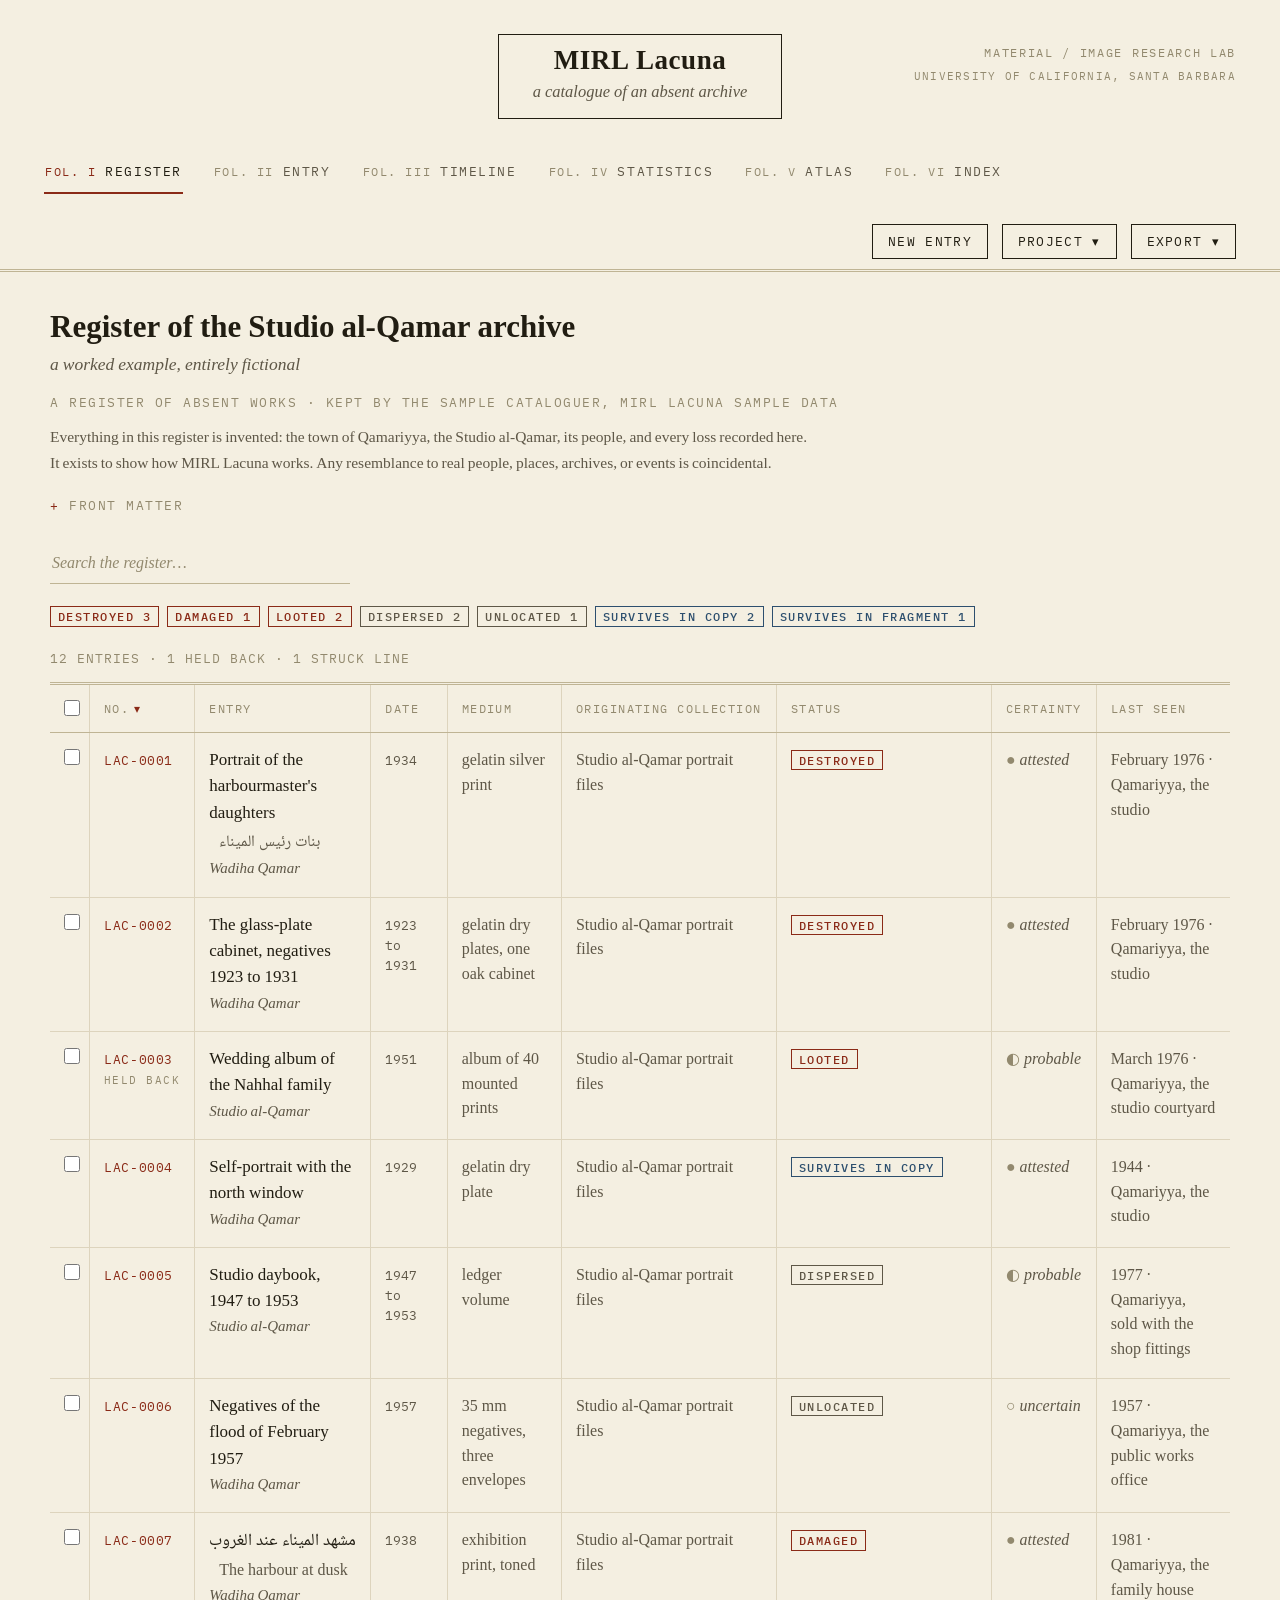
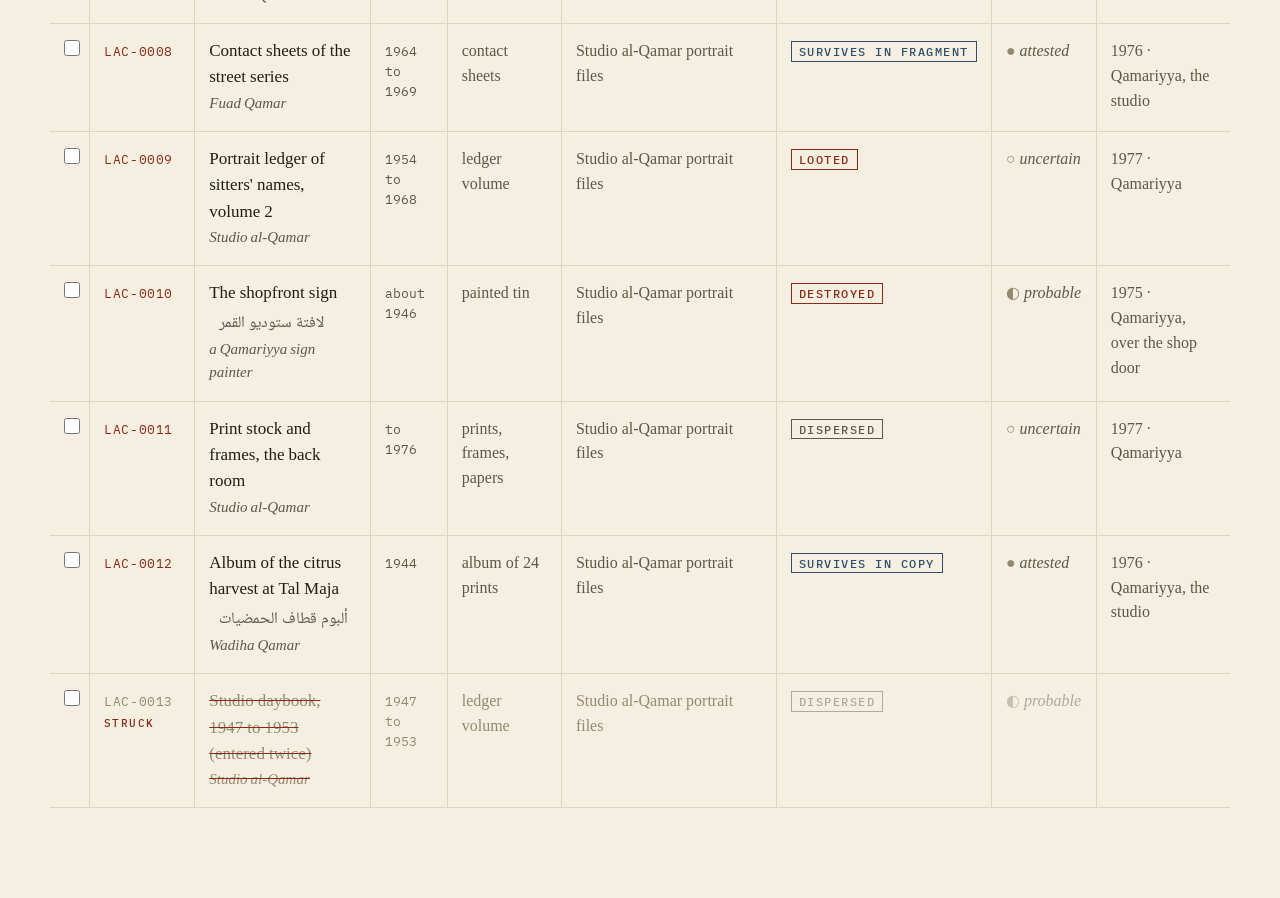
==== index.html @ e2bb2474 "The register learns to end like a book and to work in the field: an Index folio with dotted leaders " ====
<!doctype html>
<html lang="en">
<head>
<meta charset="utf-8">
<meta name="viewport" content="width=device-width, initial-scale=1">
<title>MIRL Lacuna · a catalogue of an absent archive</title>
<meta name="description" content="A local-first catalogue for archives that no longer exist: destroyed, looted, dispersed, and unlocated works, recorded with evidence, consent states, and dignity. A no-build tool from the Material / Image Research Lab, UCSB.">
<link rel="stylesheet" href="css/style.css">
</head>
<body>

<header class="app">
  <div class="plate">
    <h1>MIRL&nbsp;Lacuna</h1>
    <span class="tag">a catalogue of an absent archive</span>
  </div>
  <a class="lab" href="https://mirl.arthistory.ucsb.edu" target="_blank" rel="noopener">Material&nbsp;/&nbsp;Image Research Lab<span class="uni">University of California, Santa&nbsp;Barbara</span></a>
</header>

<nav class="folio">
  <div class="views">
    <button class="view on" data-view="register"><span class="fol">Fol. I</span>Register</button>
    <button class="view" data-view="entry"><span class="fol">Fol. II</span>Entry</button>
    <button class="view" data-view="timeline"><span class="fol">Fol. III</span>Timeline</button>
    <button class="view" data-view="statistics"><span class="fol">Fol. IV</span>Statistics</button>
    <button class="view" data-view="atlas"><span class="fol">Fol. V</span>Atlas</button>
    <button class="view" data-view="index"><span class="fol">Fol. VI</span>Index</button>
  </div>
  <div class="tools">
    <button class="btn" id="new-entry-btn" title="Open a new entry in the register">New entry</button>
    <div class="menu-wrap">
      <button class="btn" id="project-btn">Project &#9662;</button>
      <div class="menu hidden" id="project-menu">
        <button data-act="save">Save project (.json)<small>your full working file; restricted evidence stays in it</small></button>
        <button data-act="open">Open project (.json)</button>
        <button data-act="disk" id="disk-item">Keep the file on disk<small>save continuously to a .json you choose, alongside the browser autosave</small></button>
        <hr>
        <button data-act="csv">Import entries (.csv)<small>an old inventory becomes draft entries, held back until published</small></button>
        <button data-act="merge">Merge a project (.json)<small>a colleague's register, reconciled entry by entry</small></button>
        <button data-act="fixity">Check evidence files<small>verify files against their recorded sha-256 fingerprints</small></button>
        <hr>
        <button data-act="new">New register<small>start empty</small></button>
        <button data-act="sample">Open the sample register<small>a fictional studio archive, for trying things</small></button>
      </div>
    </div>
    <div class="menu-wrap">
      <button class="btn" id="export-btn">Export &#9662;</button>
      <div class="menu hidden" id="export-menu">
        <button data-act="aid">Finding aid (.html)<small>one self-contained page: register, notices, atlas</small></button>
        <button data-act="book">Print as a memorial book<small>a cover leaf, one notice per page, the register and index as appendices</small></button>
        <button data-act="csv">Register as spreadsheet (.csv)</button>
        <button data-act="json">Public data (.json)</button>
        <hr>
        <button data-act="print">Print this view</button>
      </div>
    </div>
  </div>
</nav>

<main>
  <section class="view" id="view-register"></section>
  <section class="view hidden" id="view-entry"></section>
  <section class="view hidden" id="view-timeline"></section>
  <section class="view hidden" id="view-statistics"></section>
  <section class="view hidden" id="view-atlas"></section>
  <section class="view hidden" id="view-index"></section>
</main>

<div class="toast" id="toast"></div>
<input type="file" id="file-input" class="sr">
<input type="file" id="project-input" accept="application/json,.json" class="sr">
<input type="file" id="csv-input" accept=".csv,text/csv" class="sr">
<input type="file" id="merge-input" accept="application/json,.json" class="sr">
<input type="file" id="fixity-input" multiple class="sr">

<script src="vendor/openseadragon.min.js"></script>
<script src="vendor/land.js"></script>
<script src="samples/sample-data.js"></script>
<script src="js/model.js"></script>
<script src="js/citation.js"></script>
<script src="js/register.js"></script>
<script src="js/record.js"></script>
<script src="js/timeline.js"></script>
<script src="js/stats.js"></script>
<script src="js/atlas.js"></script>
<script src="js/indexes.js"></script>
<script src="js/importers.js"></script>
<script src="js/exporters.js"></script>
<script src="js/app.js"></script>
</body>
</html>
---- css/style.css ----
/* MIRL Lacuna · a catalogue of an absent archive. No framework, no build.

   Design: an inventory ledger and a memorial register, not an application.
   The page scrolls like a bound register: ruled entry lines with column
   rules, entry numbers set in the margin, statuses as stamped marks, and
   each record page set as a memorial notice inside a mourning frame.
   Loss statuses stamp in oxide red; survival in checking-pencil blue;
   the unresolved in grey ink. Type: Spectral (the voice of the page),
   IBM Plex Mono (the apparatus), Noto Naskh Arabic (Arabic titles),
   all vendored locally in fonts/. Square corners throughout. */

@font-face { font-family: "Spectral"; src: url("../fonts/spectral-latin-400-normal.woff2") format("woff2"); font-weight: 400; font-style: normal; font-display: swap; }
@font-face { font-family: "Spectral"; src: url("../fonts/spectral-latin-400-italic.woff2") format("woff2"); font-weight: 400; font-style: italic; font-display: swap; }
@font-face { font-family: "Spectral"; src: url("../fonts/spectral-latin-500-normal.woff2") format("woff2"); font-weight: 500; font-style: normal; font-display: swap; }
@font-face { font-family: "Spectral"; src: url("../fonts/spectral-latin-600-normal.woff2") format("woff2"); font-weight: 600; font-style: normal; font-display: swap; }
@font-face { font-family: "Plex Mono"; src: url("../fonts/ibm-plex-mono-latin-400-normal.woff2") format("woff2"); font-weight: 400; font-style: normal; font-display: swap; }
@font-face { font-family: "Plex Mono"; src: url("../fonts/ibm-plex-mono-latin-500-normal.woff2") format("woff2"); font-weight: 500; font-style: normal; font-display: swap; }
@font-face { font-family: "Naskh"; src: url("../fonts/noto-naskh-arabic-arabic-400-normal.woff2") format("woff2"); font-weight: 400; font-style: normal; font-display: swap; }
@font-face { font-family: "Naskh"; src: url("../fonts/noto-naskh-arabic-arabic-600-normal.woff2") format("woff2"); font-weight: 600; font-style: normal; font-display: swap; }

:root {
  --serif: "Spectral", "Naskh", Georgia, "Times New Roman", serif;
  --mono: "Plex Mono", "SF Mono", Menlo, Consolas, monospace;
  --arabic: "Naskh", "Geeza Pro", "Al Bayan", "Spectral", serif;
  --bg: #f4efe1;          /* ledger paper */
  --surface: #fcf9ef;     /* a lighter leaf, for menus */
  --mat: #e9e3d0;         /* mount behind images and the atlas sea */
  --ink: #211d12;
  --ink-2: #5e5747;
  --ink-3: #92896e;
  --line: #ddd4bd;        /* hairline rule */
  --line-2: #bfb494;      /* stronger rule */
  --soft: #ece5d2;        /* hover wash */
  --stamp: #8a2a17;       /* oxide stamp red: loss, marks, active states */
  --blue: #2d4f6e;        /* checking-pencil blue: what survives */
  --grey: #5e5747;        /* the unresolved */
  --accent: var(--stamp);
  --radius: 0;
}

* { box-sizing: border-box; }

html { background: var(--bg); scroll-padding-top: 120px; /* room for the sticky folio line */ }
body {
  margin: 0; background: var(--bg); color: var(--ink);
  font-family: var(--serif); font-size: 17px; line-height: 1.55;
  -webkit-font-smoothing: antialiased; text-rendering: optimizeLegibility;
}

.label { font-family: var(--mono); color: var(--ink-3); font-size: 12.5px; text-transform: uppercase; letter-spacing: .14em; }

/* Arabic and other right-to-left text: naskh, with the taller leading it needs */
[dir="rtl"], .rtl { font-family: var(--arabic); line-height: 1.9; }

/* ---- the cover label: a paste-on plate, ruled beneath ---- */
header.app { position: relative; text-align: center; padding: 34px 44px 0; }
header.app .plate {
  display: inline-block; border: 1px solid var(--ink); padding: 14px 34px 12px;
  background: var(--bg);
}
header.app h1 { font-size: 27px; margin: 0; font-weight: 600; letter-spacing: .02em; line-height: 1.1; }
header.app .tag { display: block; margin-top: 2px; font-style: italic; color: var(--ink-2); font-size: 16.5px; }
header.app a.lab {
  position: absolute; right: 44px; top: 44px; text-align: right;
  font-family: var(--mono); color: var(--ink-3); text-decoration: none;
  font-size: 12px; text-transform: uppercase; letter-spacing: .14em;
}
header.app a.lab .uni {
  display: block; margin-top: 5px;
  font-size: 10.5px; letter-spacing: .12em;
}
header.app a.lab:hover { color: var(--stamp); }

/* ---- the folio line: sections of the register, not app tabs ---- */
nav.folio {
  position: sticky; top: 0; z-index: 40;
  display: flex; align-items: baseline; gap: 30px; flex-wrap: wrap;
  padding: 20px 44px 0; background: var(--bg);
  border-bottom: 3px double var(--line-2); margin-top: 22px;
}
nav.folio .views { display: flex; gap: 30px; flex-wrap: wrap; }
nav.folio button.view {
  border: 0; background: none; padding: 2px 1px 14px; cursor: pointer;
  font-family: var(--mono); font-size: 13px; text-transform: uppercase; letter-spacing: .12em;
  color: var(--ink-2);
}
nav.folio button.view .fol { color: var(--ink-3); margin-right: 9px; font-size: 12px; }
nav.folio button.view:hover:not(:disabled) { color: var(--ink); }
nav.folio button.view.on { color: var(--ink); box-shadow: inset 0 -2px 0 var(--stamp); }
nav.folio button.view.on .fol { color: var(--stamp); }
nav.folio button.view:disabled { opacity: .4; cursor: default; }
nav.folio .tools { margin-left: auto; display: flex; gap: 14px; align-items: center; padding-bottom: 10px; }

/* buttons read as stamped labels */
button.btn {
  font-family: var(--mono); font-size: 13px; text-transform: uppercase; letter-spacing: .1em;
  color: var(--ink); border: 1px solid var(--ink); padding: 8px 15px; background: transparent; cursor: pointer;
}
button.btn:hover:not(:disabled) { background: var(--ink); color: var(--bg); }
button.btn:disabled { opacity: .4; cursor: default; }
button.btn.quiet { border-color: transparent; color: var(--ink-2); padding: 8px 6px; }
button.btn.quiet:hover:not(:disabled) { background: transparent; color: var(--stamp); }
button.btn.danger { color: var(--stamp); border-color: var(--stamp); }
button.btn.danger:hover:not(:disabled) { background: var(--stamp); color: var(--bg); }

/* text-sized actions inside entries */
button.act {
  border: 0; background: none; cursor: pointer; padding: 0;
  font-family: var(--mono); font-size: 12.5px; text-transform: uppercase; letter-spacing: .1em; color: var(--ink-3);
}
button.act:hover { color: var(--stamp); }

select, input[type="text"], input[type="url"], input[type="number"], input[type="date"], textarea {
  font-family: var(--serif); font-size: 16.5px; color: var(--ink);
  background: transparent; border: 0; border-bottom: 1px solid var(--line-2);
  border-radius: 0; padding: 5px 2px; max-width: 100%;
}
select:focus, input:focus, textarea:focus { outline: none; border-bottom: 1.5px solid var(--stamp); }
input::placeholder, textarea::placeholder { color: var(--ink-3); font-style: italic; }
textarea { width: 100%; resize: vertical; line-height: 1.6; }
label.inline { display: inline-flex; align-items: center; gap: 9px; font-size: 15.5px; color: var(--ink-2); }
input[type="checkbox"] { accent-color: var(--stamp); width: 16px; height: 16px; }

.menu-wrap { position: relative; }
.menu {
  position: absolute; right: 0; top: calc(100% + 10px); z-index: 60;
  background: var(--surface); border: 1px solid var(--ink);
  min-width: 300px; padding: 8px;
  box-shadow: 5px 5px 0 rgba(33, 29, 18, .12);
}
.menu.hidden { display: none; }
.menu button {
  display: block; width: 100%; text-align: left; background: transparent; border: 0;
  color: var(--ink); padding: 11px 12px; font-family: var(--serif); font-size: 16px; cursor: pointer;
}
.menu button:hover { background: var(--soft); color: var(--stamp); }
.menu button small { display: block; font-size: 13.5px; color: var(--ink-3); font-style: italic; }
.menu button:hover small { color: var(--stamp); }
.menu hr { border: 0; border-top: 1px solid var(--line); margin: 6px 2px; }

/* ---- the page body ---- */
main { display: block; padding: 0 44px 90px; }
.sheet { max-width: 1180px; margin: 0 auto; }
.sheet.narrow { max-width: 860px; }
section.view.hidden { display: none; }

h2.head {
  font-size: 24px; font-weight: 600; margin: 44px 0 6px; letter-spacing: .005em;
}
.subhead { color: var(--ink-2); font-style: italic; font-size: 16.5px; margin: 0 0 26px; }
.hint { color: var(--ink-2); font-size: 15.5px; line-height: 1.7; }
.hint b, .hint strong { color: var(--ink); font-weight: 600; }
.hint code { font-family: var(--mono); font-size: 13.5px; background: var(--soft); padding: 1px 5px; color: var(--ink); }

/* ---- stamped status marks ---- */
.mark {
  display: inline-block; font-family: var(--mono); font-size: 12.5px; font-weight: 500;
  text-transform: uppercase; letter-spacing: .13em; line-height: 1;
  padding: 5px 9px 4px; border: 1.2px solid currentColor; white-space: nowrap;
}
.st-destroyed, .st-looted, .st-damaged { color: var(--stamp); }
.st-dispersed, .st-unlocated { color: var(--grey); }
.st-copy, .st-fragment { color: var(--blue); }

/* interactive stamps (filters, the status chooser) */
button.mark { background: transparent; cursor: pointer; }
button.mark:hover { background: var(--soft); }
button.mark.on.st-destroyed, button.mark.on.st-looted, button.mark.on.st-damaged { background: var(--stamp); color: var(--bg); border-color: var(--stamp); }
button.mark.on.st-dispersed, button.mark.on.st-unlocated { background: var(--grey); color: var(--bg); border-color: var(--grey); }
button.mark.on.st-copy, button.mark.on.st-fragment { background: var(--blue); color: var(--bg); border-color: var(--blue); }

/* certainty: a filled, half, or open point */
.cert { font-style: italic; color: var(--ink-2); white-space: nowrap; }
.cert .pt { font-style: normal; font-family: var(--mono); color: var(--ink-3); margin-right: 4px; }

/* ---- front matter (the project block) ---- */
.frontmatter { margin: 40px 0 8px; }
.frontmatter .fm-title { font-size: 31px; font-weight: 600; line-height: 1.2; margin: 0; }
.frontmatter .fm-sub { font-style: italic; color: var(--ink-2); font-size: 17.5px; margin: 4px 0 0; }
.frontmatter .fm-line { font-family: var(--mono); font-size: 12.5px; letter-spacing: .12em; text-transform: uppercase; color: var(--ink-3); margin-top: 12px; }
.frontmatter details { margin-top: 14px; }
.frontmatter summary {
  cursor: pointer; list-style: none; display: inline-block;
  font-family: var(--mono); font-size: 12.5px; text-transform: uppercase; letter-spacing: .12em; color: var(--ink-3);
}
.frontmatter summary::-webkit-details-marker { display: none; }
.frontmatter summary::before { content: "+ "; color: var(--stamp); }
.frontmatter details[open] summary::before { content: "− "; }
.frontmatter summary:hover { color: var(--stamp); }
.frontmatter .fm-form { padding: 18px 0 6px; border-bottom: 1px solid var(--line); max-width: 760px; }

/* ---- the register ---- */
.filterline {
  display: flex; align-items: baseline; gap: 22px; flex-wrap: wrap;
  margin: 26px 0 0; padding-bottom: 16px;
}
.filterline input[type="text"] { width: 300px; font-size: 16px; }
.filterline .marks { display: flex; gap: 8px; flex-wrap: wrap; }
.filterline button.mark { font-size: 11.5px; padding: 4px 7px 3px; }
.countline { font-family: var(--mono); font-size: 12.5px; letter-spacing: .08em; color: var(--ink-3); text-transform: uppercase; margin: 6px 0 14px; }

table.register { width: 100%; border-collapse: collapse; border-top: 3px double var(--line-2); }
table.register th {
  font-family: var(--mono); font-size: 12px; font-weight: 400; letter-spacing: .12em; text-transform: uppercase;
  color: var(--ink-3); text-align: left; padding: 12px 14px 10px; border-bottom: 1px solid var(--line-2);
  white-space: nowrap; cursor: pointer; user-select: none;
}
table.register th:hover { color: var(--ink); }
table.register th .dir { color: var(--stamp); margin-left: 5px; }
table.register td {
  padding: 13px 14px 14px; border-bottom: 1px solid var(--line); vertical-align: baseline;
  font-size: 16px; color: var(--ink-2);
}
table.register th + th, table.register td + td { border-left: 1px solid var(--line); }
table.register tr.entry { cursor: pointer; }
table.register tr.entry:hover td { background: var(--soft); }
table.register td.no { font-family: var(--mono); font-size: 12.5px; color: var(--stamp); white-space: nowrap; letter-spacing: .05em; }
table.register td.title { color: var(--ink); font-size: 17px; }
table.register td.title .t { font-weight: 500; }
table.register td.title .t2 { color: var(--ink-2); font-size: 16px; display: inline-block; margin-left: 10px; }
table.register td.title .by { display: block; font-style: italic; color: var(--ink-2); font-size: 15px; margin-top: 1px; }

/* a struck entry: cancelled in the ledger's manner, never erased */
table.register tr.entry.struck td, table.register tr.entry.struck td.title { color: var(--ink-3); }
table.register tr.entry.struck td.title .t,
table.register tr.entry.struck td.title .t2,
table.register tr.entry.struck td.title .by {
  color: var(--ink-3);
  text-decoration: line-through;
  text-decoration-color: var(--stamp);
  text-decoration-thickness: 1px;
}
table.register tr.entry.struck .mark, table.register tr.entry.struck .cert { opacity: .45; }
.struck-flag {
  display: block; margin-top: 3px;
  font-family: var(--mono); font-size: 10.5px; font-weight: 500;
  text-transform: uppercase; letter-spacing: .14em; color: var(--stamp);
}
.held-flag {
  display: block; margin-top: 3px;
  font-family: var(--mono); font-size: 10.5px;
  text-transform: uppercase; letter-spacing: .14em; color: var(--ink-3);
}
table.register td.mono { font-family: var(--mono); font-size: 13px; color: var(--ink-2); }
table.register td .mark { font-size: 11.5px; padding: 4px 7px 3px; }
.register-empty { border-bottom: 1px solid var(--line); padding: 56px 20px; text-align: center; color: var(--ink-2); font-style: italic; }
.register-empty .actions { margin-top: 18px; display: flex; gap: 12px; justify-content: center; }

/* ---- the record page: a memorial notice in a mourning frame ---- */
.tombstone-wrap { margin: 44px auto 0; max-width: 800px; }
.tombstone {
  border: 1.5px solid var(--ink); padding: 5px; background: var(--bg);
}
.tombstone .inner { border: 1px solid var(--line-2); padding: 44px 56px 40px; }
.tombstone .ts-top { display: flex; align-items: flex-start; justify-content: space-between; gap: 18px; margin-bottom: 26px; }
.tombstone .ts-no { font-family: var(--mono); font-size: 12.5px; letter-spacing: .14em; color: var(--ink-3); text-transform: uppercase; padding-top: 6px; }
.tombstone .ts-stamp { display: flex; flex-direction: column; align-items: flex-end; gap: 9px; }
.tombstone .ts-stamp .mark { transform: rotate(-1.4deg); font-size: 13.5px; padding: 7px 12px 6px; }
.tombstone .ts-stamp .mark.st-struck { transform: rotate(1.1deg); }
.st-struck { color: var(--ink-3); }
.tombstone h2.ts-title { font-size: 30px; font-weight: 600; text-align: center; margin: 0 0 2px; line-height: 1.25; }
.tombstone .ts-title-alt { text-align: center; font-size: 24px; color: var(--ink); margin: 6px 0 0; }
.tombstone .ts-vital { text-align: center; font-style: italic; color: var(--ink-2); font-size: 17px; margin: 14px 0 0; }
.tombstone .ts-rule { border: 0; border-top: 1px solid var(--line-2); width: 88px; margin: 26px auto; }
.tombstone .ts-fields { max-width: 560px; margin: 0 auto; }
.tombstone .ts-row { display: flex; gap: 18px; padding: 7px 0; }
.tombstone .ts-row dt { flex: 0 0 168px; font-family: var(--mono); font-size: 12px; letter-spacing: .12em; text-transform: uppercase; color: var(--ink-3); padding-top: 4px; }
.tombstone .ts-row dd { margin: 0; flex: 1; font-size: 16.5px; color: var(--ink); }
.tombstone .ts-row dd .cert { font-size: 15.5px; }
.tombstone .ts-note { max-width: 600px; margin: 26px auto 0; font-size: 17.5px; line-height: 1.75; }
.tombstone .ts-note p { margin: 0 0 14px; }
.tombstone .ts-tags { text-align: center; margin-top: 22px; font-family: var(--mono); font-size: 12px; letter-spacing: .1em; text-transform: uppercase; color: var(--ink-3); }
.tombstone .ts-sect { margin-top: 34px; }
.tombstone .ts-sect h3 {
  font-family: var(--mono); font-size: 12.5px; font-weight: 500; letter-spacing: .14em; text-transform: uppercase;
  color: var(--ink); margin: 0 0 4px; padding-bottom: 8px; border-bottom: 3px double var(--line-2);
}
.tombstone .ts-sect .none { font-style: italic; color: var(--ink-3); font-size: 15.5px; padding: 10px 0 0; }

/* evidence and copies, ruled like sub-ledgers */
.ev-table { width: 100%; border-collapse: collapse; }
.ev-table td { padding: 11px 12px 12px 0; border-bottom: 1px solid var(--line); font-size: 15.5px; color: var(--ink-2); vertical-align: top; }
.ev-table td.n { width: 30px; font-family: var(--mono); font-size: 12.5px; color: var(--stamp); padding-top: 14px; }
.ev-table td.kind { width: 120px; font-family: var(--mono); font-size: 12px; letter-spacing: .1em; text-transform: uppercase; color: var(--ink-3); padding-top: 14px; }
.ev-table .ev-label { color: var(--ink); font-size: 16px; }
.ev-table .ev-meta { font-family: var(--mono); font-size: 12px; color: var(--ink-3); margin-top: 4px; word-break: break-all; }
.ev-table .ev-meta a { color: var(--ink-3); }
.ev-table .ev-meta a:hover { color: var(--stamp); }
.ev-table .ev-note { font-style: italic; font-size: 15px; margin-top: 3px; }
.ev-table img.ev-thumb { display: block; max-width: 132px; max-height: 96px; border: 1px solid var(--line-2); background: var(--mat); padding: 3px; margin-top: 8px; }
.consent { font-family: var(--mono); font-size: 11.5px; letter-spacing: .1em; text-transform: uppercase; white-space: nowrap; }
.consent.public { color: var(--blue); }
.consent.restricted, .consent.embargoed { color: var(--stamp); }

/* relation cross-references read as catalogue see-also lines */
a.rel-link { color: var(--ink); text-decoration: none; font-size: 16px; }
a.rel-link:hover { color: var(--stamp); }

/* the IIIF look at a surviving copy */
.copy-viewer { position: relative; height: 440px; margin: 14px 0 6px; border: 1px solid var(--line-2); background: var(--mat); }
.copy-viewer .osd { position: absolute !important; inset: 0 !important; }
.copy-viewer .closer { position: absolute; top: 10px; right: 10px; z-index: 5; background: var(--bg); }

/* the footnote citation */
.cite-block { margin-top: 34px; }
.cite-out {
  border-top: 1px solid var(--line-2); border-bottom: 1px solid var(--line-2);
  padding: 16px 2px; font-size: 16.5px; line-height: 1.7; color: var(--ink);
  white-space: pre-wrap; word-break: break-word;
  padding-left: 1.4em; text-indent: -1.4em;
}
.cite-row { display: flex; gap: 18px; align-items: baseline; margin-bottom: 10px; }

/* ---- the cataloguer's desk (the editing form) ---- */
.desk { max-width: 800px; margin: 40px auto 0; }
.desk-head { display: flex; align-items: baseline; gap: 16px; border-bottom: 3px double var(--line-2); padding-bottom: 10px; }
.desk-head h3 { font-size: 20px; font-weight: 600; margin: 0; }
.desk-head .hint { font-style: italic; }
.desk-sect { padding: 24px 0 10px; border-bottom: 1px solid var(--line); }
.desk-sect:last-child { border-bottom: 0; }
.desk-sect > h4 {
  margin: 0 0 16px; font-family: var(--mono); font-size: 12.5px; font-weight: 500;
  letter-spacing: .14em; text-transform: uppercase; color: var(--ink);
}
.desk-sect > h4 small { color: var(--ink-3); text-transform: none; letter-spacing: .04em; font-weight: 400; margin-left: 10px; font-size: 12px; }
.field { margin-bottom: 16px; }
.field > label { display: block; font-family: var(--mono); font-size: 12.5px; color: var(--ink-3); margin-bottom: 3px; text-transform: uppercase; letter-spacing: .12em; }
.field input, .field select, .field textarea { width: 100%; }
.field .note { font-size: 14.5px; color: var(--ink-3); font-style: italic; margin-top: 5px; line-height: 1.5; }
.row2 { display: grid; grid-template-columns: 1fr 1fr; gap: 18px; }
.row3 { display: grid; grid-template-columns: 1fr 1fr 1fr; gap: 18px; }
.marks-pick { display: flex; gap: 9px; flex-wrap: wrap; }

/* repeating items (titles, evidence, copies) ruled apart, never boxed */
.item { padding: 16px 0; border-bottom: 1px solid var(--line); }
.item:first-child { border-top: 1px solid var(--line); }
.item .item-head { display: flex; align-items: baseline; gap: 12px; margin-bottom: 10px; }
.item .item-head .n { font-family: var(--mono); font-size: 12.5px; color: var(--stamp); }
.item .item-head .sp { flex: 1; }
.add-line { padding: 14px 0 6px; }

/* ---- statistics: the reckoning ---- */
.stats-grid { display: grid; grid-template-columns: repeat(auto-fit, minmax(190px, 1fr)); gap: 0; border-top: 3px double var(--line-2); border-bottom: 1px solid var(--line); margin-top: 30px; }
.stat-cell { padding: 22px 18px 24px; border-left: 1px solid var(--line); }
.stat-cell:first-child { border-left: 0; }
.stat-cell .big { font-family: var(--mono); font-size: 38px; font-weight: 500; line-height: 1; }
.stat-cell .what { font-family: var(--mono); font-size: 12px; letter-spacing: .12em; text-transform: uppercase; color: var(--ink-3); margin-top: 9px; }
table.tally { width: 100%; border-collapse: collapse; margin-top: 8px; }
table.tally td { padding: 13px 14px 13px 0; border-bottom: 1px solid var(--line); vertical-align: middle; }
table.tally td.k { width: 220px; }
table.tally td.n { width: 70px; font-family: var(--mono); font-size: 17px; font-weight: 500; text-align: right; color: var(--ink); }
table.tally td.bar svg { display: block; }
.stats-note { font-style: italic; color: var(--ink-2); margin-top: 18px; font-size: 15.5px; }

/* ---- the atlas ---- */
.atlas-plate { border: 1.5px solid var(--ink); padding: 5px; margin-top: 30px; background: var(--bg); }
.atlas-plate .inner { border: 1px solid var(--line-2); background: var(--bg); position: relative; }
.atlas-plate svg { display: block; width: 100%; height: auto; }
.atlas-plate .coast { fill: var(--soft); stroke: var(--ink-2); stroke-width: .45; }
.atlas-plate .grat { stroke: var(--line); stroke-width: .5; fill: none; }
.atlas-plate .frame { stroke: var(--line-2); stroke-width: 1; fill: none; }
.atlas-plate .site { cursor: pointer; }
.atlas-plate .pt { fill: none; stroke: var(--stamp); stroke-width: 1.4; }
.atlas-plate .pt-core { fill: var(--stamp); }
.atlas-plate .ptlab { font-family: var(--mono); font-size: 10.5px; letter-spacing: .04em; fill: var(--stamp); }
.atlas-plate .site:hover .pt { stroke-width: 2.2; }
.atlas-caption { text-align: center; font-family: var(--mono); font-size: 12px; letter-spacing: .12em; text-transform: uppercase; color: var(--ink-3); padding: 12px 10px 10px; border-top: 1px solid var(--line-2); margin-top: 5px; }
table.gazetteer { width: 100%; border-collapse: collapse; margin-top: 26px; border-top: 3px double var(--line-2); }
table.gazetteer th { font-family: var(--mono); font-size: 12px; font-weight: 400; letter-spacing: .12em; text-transform: uppercase; color: var(--ink-3); text-align: left; padding: 11px 14px 9px; border-bottom: 1px solid var(--line-2); }
table.gazetteer td { padding: 11px 14px; border-bottom: 1px solid var(--line); font-size: 16px; color: var(--ink-2); }
table.gazetteer th + th, table.gazetteer td + td { border-left: 1px solid var(--line); }
table.gazetteer td.no { font-family: var(--mono); font-size: 12.5px; color: var(--stamp); }
table.gazetteer td.coords { font-family: var(--mono); font-size: 13px; }
table.gazetteer tr.row { cursor: pointer; }
table.gazetteer tr.row:hover td { background: var(--soft); }

/* ---- the timeline: a chronicle of disappearance ---- */
.tl-yearhead { display: flex; align-items: baseline; gap: 18px; margin: 42px 0 4px; }
.tl-yearhead .y { font-family: var(--mono); font-size: 25px; font-weight: 500; letter-spacing: .03em; }
.tl-yearhead .rule { flex: 1; border-top: 3px double var(--line-2); transform: translateY(-6px); }
.tl-item { display: flex; gap: 18px; align-items: baseline; padding: 13px 2px 14px; border-bottom: 1px solid var(--line); cursor: pointer; }
.tl-item:hover { background: var(--soft); }
.tl-item .when { font-family: var(--mono); font-size: 11.5px; color: var(--ink-3); width: 148px; flex: none; text-transform: uppercase; letter-spacing: .08em; padding-top: 3px; }
.tl-item .no { font-family: var(--mono); font-size: 12.5px; color: var(--stamp); width: 86px; flex: none; letter-spacing: .05em; }
.tl-item .what { flex: 1; font-size: 16.5px; color: var(--ink); min-width: 0; }
.tl-item .what .by { font-style: italic; color: var(--ink-2); font-size: 15px; margin-left: 10px; }
.tl-item .mark { font-size: 11px; padding: 3px 6px 2px; }
.tl-event {
  margin: 18px 0; padding: 16px 22px 15px;
  background: var(--surface); border: 1px solid var(--ink);
  box-shadow: 4px 4px 0 rgba(33, 29, 18, .08);
}
.tl-event .ev-tag { font-family: var(--mono); font-size: 11px; font-weight: 500; text-transform: uppercase; letter-spacing: .14em; color: var(--stamp); }
.tl-event .ev-name { font-size: 19.5px; font-weight: 600; margin: 4px 0 2px; }
.tl-event .ev-place { font-style: italic; color: var(--ink-2); font-size: 15.5px; }
.tl-event .ev-note { color: var(--ink-2); font-size: 15.5px; line-height: 1.6; margin-top: 6px; }
.tl-event .ev-count { font-family: var(--mono); font-size: 11.5px; text-transform: uppercase; letter-spacing: .1em; color: var(--ink-3); margin-top: 9px; }

/* ---- the index: the back of the book, with dotted leaders ---- */
.ix-sect { margin-top: 34px; }
.ix-sect h3 {
  font-family: var(--mono); font-size: 12.5px; font-weight: 500; letter-spacing: .14em; text-transform: uppercase;
  color: var(--ink); margin: 0 0 10px; padding-bottom: 8px; border-bottom: 3px double var(--line-2);
}
.ix-line { display: flex; gap: 10px; align-items: baseline; padding: 6px 0; }
.ix-term { font-size: 16.5px; color: var(--ink); }
.ix-line .dots { flex: 1; border-bottom: 1px dotted var(--line-2); transform: translateY(-4px); min-width: 30px; }
.ix-refs { font-family: var(--mono); font-size: 13px; color: var(--ink-2); text-align: right; }
.ix-ref { color: var(--stamp); cursor: pointer; }
.ix-ref:hover { text-decoration: underline; }
.ix-none { font-style: italic; color: var(--ink-3); font-size: 15.5px; padding: 6px 0; }

/* ---- batch work on the register ---- */
table.register th.sel, table.register td.sel { width: 36px; border-left: 0; text-align: center; padding-left: 10px; padding-right: 6px; }
.batchline {
  display: flex; align-items: baseline; gap: 18px; flex-wrap: wrap;
  border: 1px solid var(--ink); background: var(--surface);
  padding: 12px 16px; margin: 0 0 14px;
  box-shadow: 4px 4px 0 rgba(33, 29, 18, .08);
}
.batchline .nsel { font-family: var(--mono); font-size: 12.5px; letter-spacing: .1em; text-transform: uppercase; color: var(--stamp); white-space: nowrap; }
.batchline select, .batchline input[type="text"] { font-size: 15px; }
.batchline .grp { display: flex; gap: 10px; align-items: baseline; }

/* ---- a paper dialog, for merge conflicts and fixity reports ---- */
.sheet-overlay {
  position: fixed; inset: 0; z-index: 300;
  background: rgba(33, 29, 18, .26);
  display: flex; align-items: flex-start; justify-content: center;
  padding: 56px 20px; overflow: auto;
}
.paper-dialog {
  background: var(--surface); border: 1px solid var(--ink);
  box-shadow: 6px 6px 0 rgba(33, 29, 18, .18);
  max-width: 780px; width: 100%; padding: 24px 30px 22px;
}
.paper-dialog h3 {
  margin: 0 0 6px; font-family: var(--mono); font-size: 13px; font-weight: 500;
  text-transform: uppercase; letter-spacing: .14em; color: var(--ink);
  padding-bottom: 10px; border-bottom: 3px double var(--line-2);
}
.paper-dialog .dlg-body { max-height: 56vh; overflow-y: auto; }
.paper-dialog .dlg-actions { display: flex; gap: 12px; justify-content: flex-end; margin-top: 20px; }
.conflict { border-bottom: 1px solid var(--line); padding: 15px 0 13px; }
.conflict .cid { font-family: var(--mono); font-size: 12.5px; color: var(--stamp); letter-spacing: .05em; margin-bottom: 8px; }
.conflict .sides { display: grid; grid-template-columns: 1fr 1fr; gap: 18px; }
.conflict .side label { display: flex; gap: 10px; align-items: baseline; cursor: pointer; font-size: 15.5px; color: var(--ink); }
.conflict .side .who { font-family: var(--mono); font-size: 11px; text-transform: uppercase; letter-spacing: .12em; color: var(--ink-3); }
.conflict .side .sum { font-size: 14.5px; color: var(--ink-2); margin-top: 3px; line-height: 1.5; }
.report-table { width: 100%; border-collapse: collapse; }
.report-table td { padding: 9px 10px 9px 0; border-bottom: 1px solid var(--line); font-size: 15px; color: var(--ink-2); }
.report-table td.f { font-family: var(--mono); font-size: 12.5px; word-break: break-all; }
.report-table .ok { color: var(--blue); }
.report-table .bad { color: var(--stamp); font-weight: 600; }

/* ---- toast ---- */
.toast {
  position: fixed; bottom: 26px; left: 50%; transform: translateX(-50%);
  background: var(--surface); color: var(--ink); border: 1px solid var(--ink);
  padding: 12px 20px; font-family: var(--mono); font-size: 13px; text-transform: uppercase; letter-spacing: .08em;
  z-index: 200; box-shadow: 4px 4px 0 rgba(33, 29, 18, .15);
  opacity: 0; transition: opacity .2s, transform .2s; pointer-events: none; max-width: 80vw;
}
.toast.show { opacity: 1; transform: translateX(-50%) translateY(-4px); }

.sr { position: absolute; left: -9999px; }

::-webkit-scrollbar { width: 11px; height: 11px; }
::-webkit-scrollbar-thumb { background: var(--line-2); border: 3px solid var(--bg); }
::-webkit-scrollbar-thumb:hover { background: var(--ink-3); }

@media (max-width: 860px) {
  main { padding: 0 20px 70px; }
  header.app { padding: 26px 20px 0; }
  header.app a.lab { display: none; }
  nav.folio { position: static; padding: 16px 20px 0; gap: 18px; }
  .tombstone .inner { padding: 28px 22px 26px; }
  .row2, .row3 { grid-template-columns: 1fr; }
  .tombstone .ts-row { flex-direction: column; gap: 2px; }
}

/* ---- print: the register and the notice, nothing else ---- */
@media print {
  nav.folio, .filterline, .batchline, .desk, .toast, button, .menu, .frontmatter details { display: none !important; }
  body { background: #fff; font-size: 12pt; }
  main { padding: 0; }
  .tombstone-wrap, .sheet { max-width: none; margin: 0; }
  section.view.hidden { display: none !important; }
  table.register td, table.register th { padding: 7px 9px; }
  table.register th.sel, table.register td.sel { display: none; }
  a { color: inherit; text-decoration: none; }
}

/* ---- the memorial book: composed for paper, one notice per leaf ---- */
#book { display: none; }
@media print {
  body.book-mode > *:not(#book) { display: none !important; }
  body.book-mode #book { display: block; }
  #book .book-page { break-after: page; }
  #book .book-page:last-child { break-after: auto; }
  #book .tombstone { break-inside: avoid-page; }
  #book .book-cover {
    border: 1.5px solid var(--ink); padding: 6px; margin-top: 30px;
  }
  #book .book-cover .inner {
    border: 1px solid var(--line-2); text-align: center; padding: 90px 60px 70px;
  }
  #book .book-cover .kind { font-family: var(--mono); font-size: 12px; letter-spacing: .2em; text-transform: uppercase; color: var(--ink-3); }
  #book .book-cover h1 { font-size: 38px; font-weight: 600; line-height: 1.2; margin: 22px 0 4px; }
  #book .book-cover .sub { font-style: italic; color: var(--ink-2); font-size: 19px; }
  #book .book-cover hr { border: 0; border-top: 1px solid var(--line-2); width: 110px; margin: 34px auto; }
  #book .book-cover .kept { font-size: 16.5px; color: var(--ink-2); }
  #book .book-cover .scope { max-width: 470px; margin: 26px auto 0; font-size: 15.5px; line-height: 1.7; color: var(--ink-2); }
  #book .book-cover .foot { margin-top: 60px; font-family: var(--mono); font-size: 11.5px; letter-spacing: .14em; text-transform: uppercase; color: var(--ink-3); }
  #book .book-cover .foot div { margin-top: 6px; }
  #book h2.appendix {
    font-family: var(--mono); font-size: 13px; font-weight: 500; letter-spacing: .18em; text-transform: uppercase;
    text-align: center; margin: 10px 0 24px; color: var(--ink);
  }
  #book .tombstone-wrap { margin-top: 10px; }
}
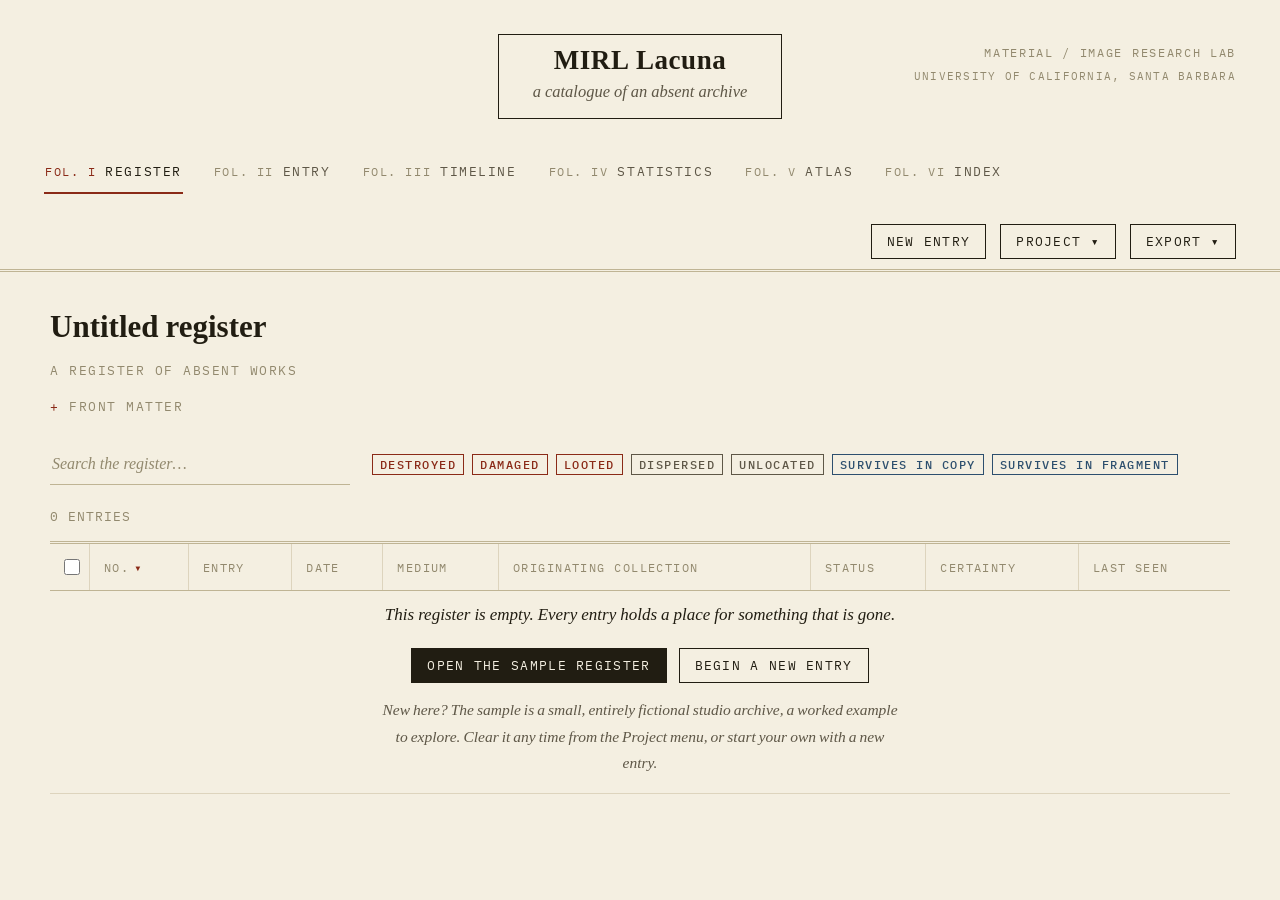
==== commit 6a8b3c63: "Add a GeoJSON export of publishable located places" ====
--- a/index.html
+++ b/index.html
@@ -8,6 +8,8 @@
 <link rel="stylesheet" href="css/style.css">
 </head>
 <body>
+
+<a class="skip-link" href="#main">Skip to the register</a>
 
 <header class="app">
   <div class="plate">
@@ -34,6 +36,9 @@
         <button data-act="save">Save project (.json)<small>your full working file; restricted evidence stays in it</small></button>
         <button data-act="open">Open project (.json)</button>
         <button data-act="disk" id="disk-item">Keep the file on disk<small>save continuously to a .json you choose, alongside the browser autosave</small></button>
+        <button data-act="lock" id="lock-item">Lock this register<small>a passphrase encrypts the file at rest; exports stay plain</small></button>
+        <hr>
+        <button data-act="sources">Sources and narrators<small>the people the register rests on; aliases publish, identities never do</small></button>
         <hr>
         <button data-act="csv">Import entries (.csv)<small>an old inventory becomes draft entries, held back until published</small></button>
         <button data-act="merge">Merge a project (.json)<small>a colleague's register, reconciled entry by entry</small></button>
@@ -48,8 +53,10 @@
       <div class="menu hidden" id="export-menu">
         <button data-act="aid">Finding aid (.html)<small>one self-contained page: register, notices, atlas</small></button>
         <button data-act="book">Print as a memorial book<small>a cover leaf, one notice per page, the register and index as appendices</small></button>
+        <button data-act="notice">Notice for circulation (print)<small>the open entry as a one-page appeal: last seen, whom to tell</small></button>
         <button data-act="csv">Register as spreadsheet (.csv)</button>
         <button data-act="json">Public data (.json)</button>
+        <button data-act="geojson">Places as GeoJSON (.geojson)<small>publishable located places, for QGIS or a web map</small></button>
         <hr>
         <button data-act="print">Print this view</button>
       </div>
@@ -57,7 +64,7 @@
   </div>
 </nav>
 
-<main>
+<main id="main" tabindex="-1">
   <section class="view" id="view-register"></section>
   <section class="view hidden" id="view-entry"></section>
   <section class="view hidden" id="view-timeline"></section>
@@ -75,8 +82,10 @@
 
 <script src="vendor/openseadragon.min.js"></script>
 <script src="vendor/land.js"></script>
+<script src="vendor/gazetteer.js"></script>
 <script src="samples/sample-data.js"></script>
 <script src="js/model.js"></script>
+<script src="js/geocode.js"></script>
 <script src="js/citation.js"></script>
 <script src="js/register.js"></script>
 <script src="js/record.js"></script>
--- a/css/style.css
+++ b/css/style.css
@@ -102,6 +102,8 @@
 button.btn.quiet:hover:not(:disabled) { background: transparent; color: var(--stamp); }
 button.btn.danger { color: var(--stamp); border-color: var(--stamp); }
 button.btn.danger:hover:not(:disabled) { background: var(--stamp); color: var(--bg); }
+button.btn.primary { background: var(--ink); color: var(--bg); }
+button.btn.primary:hover:not(:disabled) { background: var(--stamp); border-color: var(--stamp); color: var(--bg); }
 
 /* text-sized actions inside entries */
 button.act {
@@ -115,7 +117,18 @@
   background: transparent; border: 0; border-bottom: 1px solid var(--line-2);
   border-radius: 0; padding: 5px 2px; max-width: 100%;
 }
-select:focus, input:focus, textarea:focus { outline: none; border-bottom: 1.5px solid var(--stamp); }
+select:focus, input:focus, textarea:focus { border-bottom: 1.5px solid var(--stamp); }
+/* a visible focus ring for keyboard users everywhere, none for mouse clicks */
+:focus-visible { outline: 2px solid var(--stamp); outline-offset: 2px; }
+button:focus:not(:focus-visible), a:focus:not(:focus-visible), [tabindex]:focus:not(:focus-visible) { outline: none; }
+/* skip link: hidden until a keyboard user tabs to it */
+.skip-link {
+  position: absolute; left: -9999px; top: 8px; z-index: 300;
+  background: var(--surface); color: var(--ink); border: 1px solid var(--ink);
+  padding: 8px 14px; font-family: var(--mono); font-size: 13px; text-decoration: none;
+}
+.skip-link:focus { left: 12px; }
+main:focus { outline: none; }
 input::placeholder, textarea::placeholder { color: var(--ink-3); font-style: italic; }
 textarea { width: 100%; resize: vertical; line-height: 1.6; }
 label.inline { display: inline-flex; align-items: center; gap: 9px; font-size: 15.5px; color: var(--ink-2); }
@@ -292,6 +305,11 @@
 .consent.public { color: var(--blue); }
 .consent.restricted, .consent.embargoed { color: var(--stamp); }
 
+/* what a sighting does to the stated fate */
+.bearing { font-family: var(--mono); font-size: 11.5px; letter-spacing: .1em; text-transform: uppercase; white-space: nowrap; }
+.bearing.supports { color: var(--blue); }
+.bearing.complicates { color: var(--stamp); }
+
 /* relation cross-references read as catalogue see-also lines */
 a.rel-link { color: var(--ink); text-decoration: none; font-size: 16px; }
 a.rel-link:hover { color: var(--stamp); }
@@ -349,6 +367,7 @@
 table.tally td { padding: 13px 14px 13px 0; border-bottom: 1px solid var(--line); vertical-align: middle; }
 table.tally td.k { width: 220px; }
 table.tally td.n { width: 70px; font-family: var(--mono); font-size: 17px; font-weight: 500; text-align: right; color: var(--ink); }
+table.tally td.n .n-sub { font-size: 11px; font-weight: 400; color: var(--ink-3); letter-spacing: .04em; white-space: nowrap; }
 table.tally td.bar svg { display: block; }
 .stats-note { font-style: italic; color: var(--ink-2); margin-top: 18px; font-size: 15.5px; }
 
@@ -364,6 +383,12 @@
 .atlas-plate .pt-core { fill: var(--stamp); }
 .atlas-plate .ptlab { font-family: var(--mono); font-size: 10.5px; letter-spacing: .04em; fill: var(--stamp); }
 .atlas-plate .site:hover .pt { stroke-width: 2.2; }
+/* working view: entries not yet cleared for publication, shown faintly */
+.atlas-plate .site.preview .pt { stroke: var(--ink-3); }
+.atlas-plate .site.preview .pt-core { fill: var(--ink-3); }
+.atlas-plate .site.preview .ptlab { fill: var(--ink-3); }
+table.gazetteer tr.preview td { color: var(--ink-3); }
+.gaz-state { font-family: var(--mono); font-size: 11px; letter-spacing: .1em; text-transform: uppercase; color: var(--ink-3); }
 .atlas-caption { text-align: center; font-family: var(--mono); font-size: 12px; letter-spacing: .12em; text-transform: uppercase; color: var(--ink-3); padding: 12px 10px 10px; border-top: 1px solid var(--line-2); margin-top: 5px; }
 table.gazetteer { width: 100%; border-collapse: collapse; margin-top: 26px; border-top: 3px double var(--line-2); }
 table.gazetteer th { font-family: var(--mono); font-size: 12px; font-weight: 400; letter-spacing: .12em; text-transform: uppercase; color: var(--ink-3); text-align: left; padding: 11px 14px 9px; border-bottom: 1px solid var(--line-2); }
@@ -406,8 +431,11 @@
 .ix-term { font-size: 16.5px; color: var(--ink); }
 .ix-line .dots { flex: 1; border-bottom: 1px dotted var(--line-2); transform: translateY(-4px); min-width: 30px; }
 .ix-refs { font-family: var(--mono); font-size: 13px; color: var(--ink-2); text-align: right; }
-.ix-ref { color: var(--stamp); cursor: pointer; }
+.ix-ref { color: var(--stamp); cursor: pointer; text-decoration: none; }
 .ix-ref:hover { text-decoration: underline; }
+/* the entry number as a keyboard-reachable link, looking like the plain id */
+.entry-link { color: inherit; text-decoration: none; }
+.entry-link:hover { text-decoration: underline; }
 .ix-none { font-style: italic; color: var(--ink-3); font-size: 15.5px; padding: 6px 0; }
 
 /* ---- batch work on the register ---- */
@@ -441,6 +469,11 @@
 }
 .paper-dialog .dlg-body { max-height: 56vh; overflow-y: auto; }
 .paper-dialog .dlg-actions { display: flex; gap: 12px; justify-content: flex-end; margin-top: 20px; }
+.release-summary .rl-intro { margin: 0 0 16px; color: var(--ink-2); }
+.release-summary .rl-sec { margin-bottom: 16px; }
+.release-summary .rl-sec h4 { margin: 0 0 7px; font-family: var(--mono); font-size: 12px; text-transform: uppercase; letter-spacing: .12em; color: var(--ink-3); }
+.release-summary .rl-line { padding: 3px 0 3px 13px; border-left: 2px solid var(--line-2); }
+.release-summary .rl-withheld .rl-line { border-left-color: var(--stamp); }
 .conflict { border-bottom: 1px solid var(--line); padding: 15px 0 13px; }
 .conflict .cid { font-family: var(--mono); font-size: 12.5px; color: var(--stamp); letter-spacing: .05em; margin-bottom: 8px; }
 .conflict .sides { display: grid; grid-template-columns: 1fr 1fr; gap: 18px; }
@@ -518,4 +551,19 @@
     text-align: center; margin: 10px 0 24px; color: var(--ink);
   }
   #book .tombstone-wrap { margin-top: 10px; }
-}
+
+  /* the notice for circulation: the searching counterpart to the memorial */
+  #book .notice-poster { border: 1.5px solid var(--ink); padding: 6px; margin-top: 30px; }
+  #book .notice-poster .inner { border: 1px solid var(--line-2); text-align: center; padding: 60px 50px 44px; }
+  #book .notice-poster .np-head { font-family: var(--mono); font-size: 14px; font-weight: 500; letter-spacing: .3em; text-transform: uppercase; color: var(--stamp); }
+  #book .notice-poster h1 { font-size: 34px; font-weight: 600; line-height: 1.25; margin: 22px 0 2px; }
+  #book .notice-poster .np-alt { font-size: 24px; margin-top: 4px; }
+  #book .notice-poster .np-vital { font-style: italic; color: var(--ink-2); font-size: 17px; margin-top: 10px; }
+  #book .notice-poster .np-img { display: block; margin: 28px auto 0; max-width: 60%; max-height: 320px; border: 1px solid var(--line-2); padding: 4px; background: var(--mat); }
+  #book .notice-poster .np-status { margin-top: 26px; }
+  #book .notice-poster .np-seen { font-size: 17px; color: var(--ink); margin-top: 12px; }
+  #book .notice-poster .np-rule { border: 0; border-top: 1px solid var(--line-2); width: 110px; margin: 30px auto; }
+  #book .notice-poster .np-ask { font-size: 18px; font-style: italic; color: var(--ink-2); }
+  #book .notice-poster .np-contact { font-family: var(--mono); font-size: 15px; margin-top: 10px; letter-spacing: .04em; }
+  #book .notice-poster .np-foot { margin-top: 46px; font-family: var(--mono); font-size: 11px; letter-spacing: .14em; text-transform: uppercase; color: var(--ink-3); }
+}
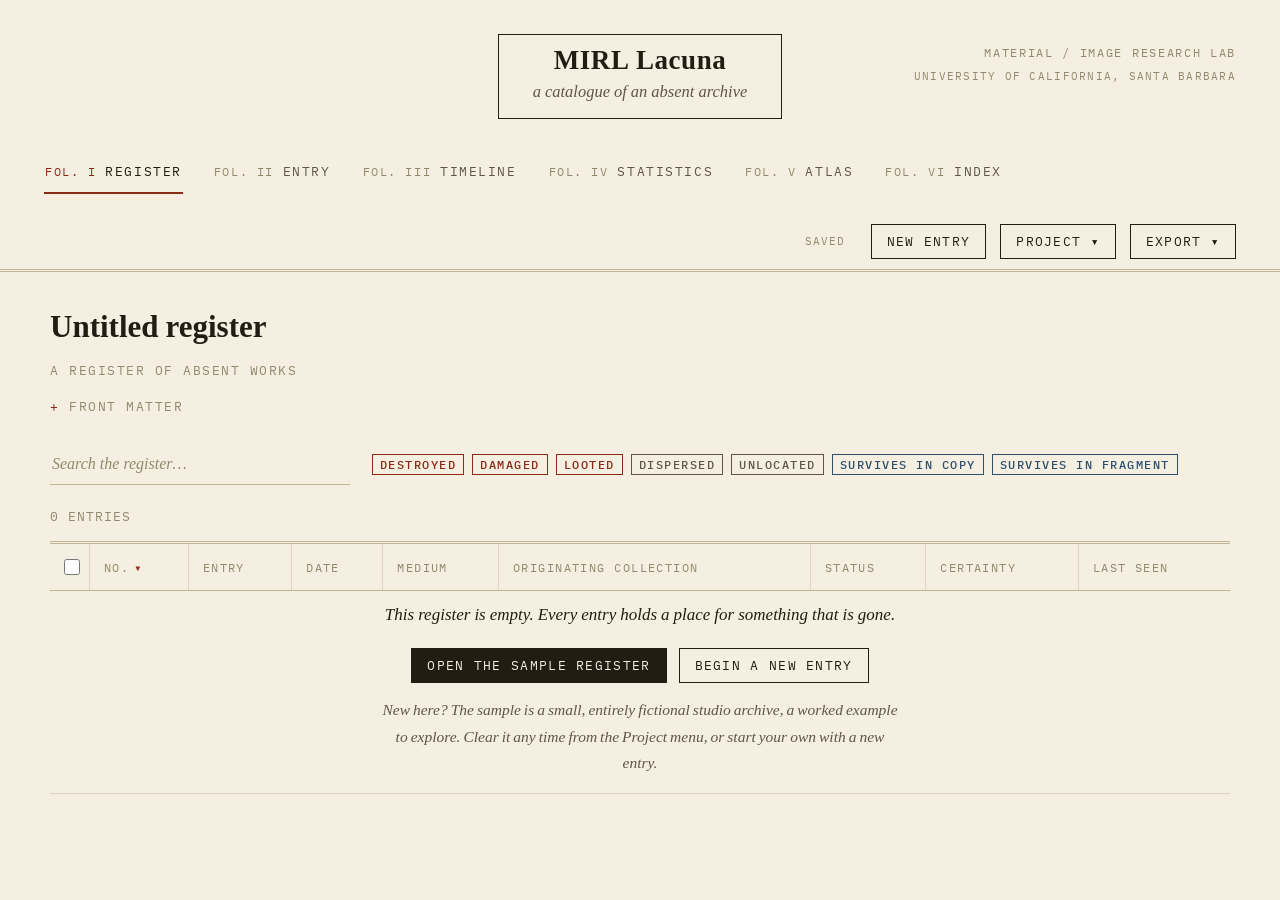
==== commit 87511992: "Add a masthead autosave indicator and an Undo for Remove it outright" ====
--- a/index.html
+++ b/index.html
@@ -29,6 +29,7 @@
     <button class="view" data-view="index"><span class="fol">Fol. VI</span>Index</button>
   </div>
   <div class="tools">
+    <span class="save-state" id="save-state" aria-live="polite" title="Your work autosaves in this browser"></span>
     <button class="btn" id="new-entry-btn" title="Open a new entry in the register">New entry</button>
     <div class="menu-wrap">
       <button class="btn" id="project-btn">Project &#9662;</button>
--- a/css/style.css
+++ b/css/style.css
@@ -495,6 +495,11 @@
   opacity: 0; transition: opacity .2s, transform .2s; pointer-events: none; max-width: 80vw;
 }
 .toast.show { opacity: 1; transform: translateX(-50%) translateY(-4px); }
+.toast.has-act { pointer-events: auto; }
+.toast-act { margin-left: 6px; background: transparent; border: 0; border-bottom: 1.5px solid var(--stamp); color: var(--stamp); font: inherit; text-transform: inherit; letter-spacing: inherit; cursor: pointer; pointer-events: auto; padding: 0 1px 1px; }
+.toast-act:hover { background: var(--stamp); color: var(--surface); }
+.save-state { font-family: var(--mono); font-size: 11px; text-transform: uppercase; letter-spacing: .1em; color: var(--ink-3); align-self: center; min-width: 52px; }
+.save-state[data-s="saving"] { color: var(--stamp); }
 
 .sr { position: absolute; left: -9999px; }
 
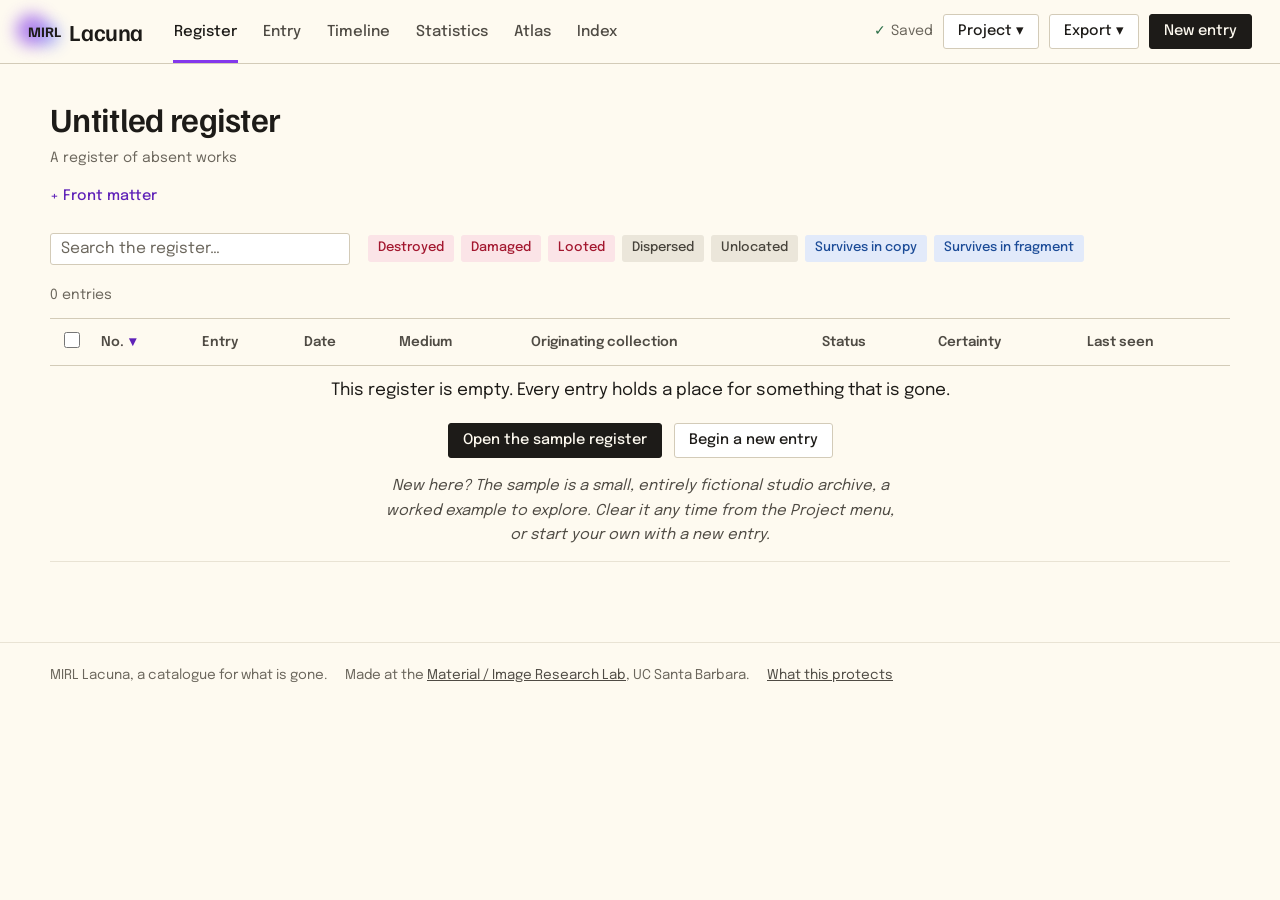
==== commit 0303b509: "Take the lab's own identity: Familjen Grotesk and Epilogue, the violet Risograph key, plain sentence" ====
--- a/index.html
+++ b/index.html
@@ -11,26 +11,18 @@
 
 <a class="skip-link" href="#main">Skip to the register</a>
 
-<header class="app">
-  <div class="plate">
-    <h1>MIRL&nbsp;Lacuna</h1>
-    <span class="tag">a catalogue of an absent archive</span>
-  </div>
-  <a class="lab" href="https://mirl.arthistory.ucsb.edu" target="_blank" rel="noopener">Material&nbsp;/&nbsp;Image Research Lab<span class="uni">University of California, Santa&nbsp;Barbara</span></a>
-</header>
-
-<nav class="folio">
+<nav class="folio" aria-label="MIRL Lacuna">
+  <div class="brand" role="img" aria-label="MIRL Lacuna"><span class="bleed" aria-hidden="true"></span><b aria-hidden="true">MIRL</b><span class="tool" aria-hidden="true">Lacuna</span></div>
   <div class="views">
-    <button class="view on" data-view="register"><span class="fol">Fol. I</span>Register</button>
-    <button class="view" data-view="entry"><span class="fol">Fol. II</span>Entry</button>
-    <button class="view" data-view="timeline"><span class="fol">Fol. III</span>Timeline</button>
-    <button class="view" data-view="statistics"><span class="fol">Fol. IV</span>Statistics</button>
-    <button class="view" data-view="atlas"><span class="fol">Fol. V</span>Atlas</button>
-    <button class="view" data-view="index"><span class="fol">Fol. VI</span>Index</button>
+    <button class="view on" data-view="register">Register</button>
+    <button class="view" data-view="entry">Entry</button>
+    <button class="view" data-view="timeline">Timeline</button>
+    <button class="view" data-view="statistics">Statistics</button>
+    <button class="view" data-view="atlas">Atlas</button>
+    <button class="view" data-view="index">Index</button>
   </div>
   <div class="tools">
     <span class="save-state" id="save-state" aria-live="polite" title="Your work autosaves in this browser"></span>
-    <button class="btn" id="new-entry-btn" title="Open a new entry in the register">New entry</button>
     <div class="menu-wrap">
       <button class="btn" id="project-btn">Project &#9662;</button>
       <div class="menu hidden" id="project-menu">
@@ -38,6 +30,7 @@
         <button data-act="open">Open project (.json)</button>
         <button data-act="disk" id="disk-item">Keep the file on disk<small>save continuously to a .json you choose, alongside the browser autosave</small></button>
         <button data-act="lock" id="lock-item">Lock this register<small>a passphrase encrypts the file at rest; exports stay plain</small></button>
+        <button data-act="forget">Forget on this device<small>leave a shared machine clean: clear this browser's copy of the register</small></button>
         <hr>
         <button data-act="sources">Sources and narrators<small>the people the register rests on; aliases publish, identities never do</small></button>
         <hr>
@@ -47,6 +40,8 @@
         <hr>
         <button data-act="new">New register<small>start empty</small></button>
         <button data-act="sample">Open the sample register<small>a fictional studio archive, for trying things</small></button>
+        <hr>
+        <button data-act="protects">What this protects<small>where your data lives, what the lock covers, and where it ends</small></button>
       </div>
     </div>
     <div class="menu-wrap">
@@ -62,6 +57,7 @@
         <button data-act="print">Print this view</button>
       </div>
     </div>
+    <button class="btn primary" id="new-entry-btn" title="Open a new entry in the register">New entry</button>
   </div>
 </nav>
 
@@ -73,6 +69,12 @@
   <section class="view hidden" id="view-atlas"></section>
   <section class="view hidden" id="view-index"></section>
 </main>
+
+<footer class="app-foot"><div class="in">
+  <span>MIRL Lacuna, a catalogue for what is gone.</span>
+  <span>Made at the <a href="https://mirl.arthistory.ucsb.edu" target="_blank" rel="noopener">Material / Image Research Lab</a>, UC Santa Barbara.</span>
+  <a href="protection.html">What this protects</a>
+</div></footer>
 
 <div class="toast" id="toast"></div>
 <input type="file" id="file-input" class="sr">
--- a/css/style.css
+++ b/css/style.css
@@ -1,530 +1,552 @@
 /* MIRL Lacuna · a catalogue of an absent archive. No framework, no build.
 
-   Design: an inventory ledger and a memorial register, not an application.
-   The page scrolls like a bound register: ruled entry lines with column
-   rules, entry numbers set in the margin, statuses as stamped marks, and
-   each record page set as a memorial notice inside a mourning frame.
-   Loss statuses stamp in oxide red; survival in checking-pencil blue;
-   the unresolved in grey ink. Type: Spectral (the voice of the page),
-   IBM Plex Mono (the apparatus), Noto Naskh Arabic (Arabic titles),
-   all vendored locally in fonts/. Square corners throughout. */
-
-@font-face { font-family: "Spectral"; src: url("../fonts/spectral-latin-400-normal.woff2") format("woff2"); font-weight: 400; font-style: normal; font-display: swap; }
-@font-face { font-family: "Spectral"; src: url("../fonts/spectral-latin-400-italic.woff2") format("woff2"); font-weight: 400; font-style: italic; font-display: swap; }
-@font-face { font-family: "Spectral"; src: url("../fonts/spectral-latin-500-normal.woff2") format("woff2"); font-weight: 500; font-style: normal; font-display: swap; }
-@font-face { font-family: "Spectral"; src: url("../fonts/spectral-latin-600-normal.woff2") format("woff2"); font-weight: 600; font-style: normal; font-display: swap; }
+   Design: the Material / Image Research Lab's own identity, shared with the
+   lab site and every MIRL tool. Paper white and near-black ink; Familjen
+   Grotesk for names and headings, Epilogue for everything you read and
+   operate; IBM Plex Mono only where characters must line up (hashes,
+   coordinates). Each tool takes one of the four Risograph colours of the
+   MIRL mark as its key: Lacuna's is violet, used for the mark, the current
+   view, and links. Status colours are separate and carry meaning: losses
+   in red, the unresolved in grey, what survives in blue. Labels are plain
+   words in sentence case, and every text colour passes 4.5 to 1. All fonts
+   are vendored in fonts/ (SIL Open Font License; texts alongside). */
+
+@font-face { font-family: "Familjen Grotesk"; src: url("../fonts/familjen-grotesk-latin-500-normal.woff2") format("woff2"); font-weight: 500; font-style: normal; font-display: swap; unicode-range: U+0000-00FF,U+0131,U+0152-0153,U+02BB-02BC,U+02C6,U+02DA,U+02DC,U+0304,U+0308,U+0329,U+2000-206F,U+20AC,U+2122,U+2191,U+2193,U+2212,U+2215,U+FEFF,U+FFFD; }
+@font-face { font-family: "Familjen Grotesk"; src: url("../fonts/familjen-grotesk-latin-ext-500-normal.woff2") format("woff2"); font-weight: 500; font-style: normal; font-display: swap; unicode-range: U+0100-02BA,U+02BD-02C5,U+02C7-02CC,U+02CE-02D7,U+02DD-02FF,U+0304,U+0308,U+0329,U+1D00-1DBF,U+1E00-1E9F,U+1EF2-1EFF,U+2020,U+20A0-20AB,U+20AD-20C0,U+2113,U+2C60-2C7F,U+A720-A7FF; }
+@font-face { font-family: "Familjen Grotesk"; src: url("../fonts/familjen-grotesk-latin-600-normal.woff2") format("woff2"); font-weight: 600; font-style: normal; font-display: swap; unicode-range: U+0000-00FF,U+0131,U+0152-0153,U+02BB-02BC,U+02C6,U+02DA,U+02DC,U+0304,U+0308,U+0329,U+2000-206F,U+20AC,U+2122,U+2191,U+2193,U+2212,U+2215,U+FEFF,U+FFFD; }
+@font-face { font-family: "Familjen Grotesk"; src: url("../fonts/familjen-grotesk-latin-ext-600-normal.woff2") format("woff2"); font-weight: 600; font-style: normal; font-display: swap; unicode-range: U+0100-02BA,U+02BD-02C5,U+02C7-02CC,U+02CE-02D7,U+02DD-02FF,U+0304,U+0308,U+0329,U+1D00-1DBF,U+1E00-1E9F,U+1EF2-1EFF,U+2020,U+20A0-20AB,U+20AD-20C0,U+2113,U+2C60-2C7F,U+A720-A7FF; }
+@font-face { font-family: "Familjen Grotesk"; src: url("../fonts/familjen-grotesk-latin-700-normal.woff2") format("woff2"); font-weight: 700; font-style: normal; font-display: swap; unicode-range: U+0000-00FF,U+0131,U+0152-0153,U+02BB-02BC,U+02C6,U+02DA,U+02DC,U+0304,U+0308,U+0329,U+2000-206F,U+20AC,U+2122,U+2191,U+2193,U+2212,U+2215,U+FEFF,U+FFFD; }
+@font-face { font-family: "Familjen Grotesk"; src: url("../fonts/familjen-grotesk-latin-ext-700-normal.woff2") format("woff2"); font-weight: 700; font-style: normal; font-display: swap; unicode-range: U+0100-02BA,U+02BD-02C5,U+02C7-02CC,U+02CE-02D7,U+02DD-02FF,U+0304,U+0308,U+0329,U+1D00-1DBF,U+1E00-1E9F,U+1EF2-1EFF,U+2020,U+20A0-20AB,U+20AD-20C0,U+2113,U+2C60-2C7F,U+A720-A7FF; }
+@font-face { font-family: "Epilogue"; src: url("../fonts/epilogue-latin-400-normal.woff2") format("woff2"); font-weight: 400; font-style: normal; font-display: swap; unicode-range: U+0000-00FF,U+0131,U+0152-0153,U+02BB-02BC,U+02C6,U+02DA,U+02DC,U+0304,U+0308,U+0329,U+2000-206F,U+20AC,U+2122,U+2191,U+2193,U+2212,U+2215,U+FEFF,U+FFFD; }
+@font-face { font-family: "Epilogue"; src: url("../fonts/epilogue-latin-ext-400-normal.woff2") format("woff2"); font-weight: 400; font-style: normal; font-display: swap; unicode-range: U+0100-02BA,U+02BD-02C5,U+02C7-02CC,U+02CE-02D7,U+02DD-02FF,U+0304,U+0308,U+0329,U+1D00-1DBF,U+1E00-1E9F,U+1EF2-1EFF,U+2020,U+20A0-20AB,U+20AD-20C0,U+2113,U+2C60-2C7F,U+A720-A7FF; }
+@font-face { font-family: "Epilogue"; src: url("../fonts/epilogue-latin-500-normal.woff2") format("woff2"); font-weight: 500; font-style: normal; font-display: swap; unicode-range: U+0000-00FF,U+0131,U+0152-0153,U+02BB-02BC,U+02C6,U+02DA,U+02DC,U+0304,U+0308,U+0329,U+2000-206F,U+20AC,U+2122,U+2191,U+2193,U+2212,U+2215,U+FEFF,U+FFFD; }
+@font-face { font-family: "Epilogue"; src: url("../fonts/epilogue-latin-ext-500-normal.woff2") format("woff2"); font-weight: 500; font-style: normal; font-display: swap; unicode-range: U+0100-02BA,U+02BD-02C5,U+02C7-02CC,U+02CE-02D7,U+02DD-02FF,U+0304,U+0308,U+0329,U+1D00-1DBF,U+1E00-1E9F,U+1EF2-1EFF,U+2020,U+20A0-20AB,U+20AD-20C0,U+2113,U+2C60-2C7F,U+A720-A7FF; }
+@font-face { font-family: "Epilogue"; src: url("../fonts/epilogue-latin-600-normal.woff2") format("woff2"); font-weight: 600; font-style: normal; font-display: swap; unicode-range: U+0000-00FF,U+0131,U+0152-0153,U+02BB-02BC,U+02C6,U+02DA,U+02DC,U+0304,U+0308,U+0329,U+2000-206F,U+20AC,U+2122,U+2191,U+2193,U+2212,U+2215,U+FEFF,U+FFFD; }
+@font-face { font-family: "Epilogue"; src: url("../fonts/epilogue-latin-ext-600-normal.woff2") format("woff2"); font-weight: 600; font-style: normal; font-display: swap; unicode-range: U+0100-02BA,U+02BD-02C5,U+02C7-02CC,U+02CE-02D7,U+02DD-02FF,U+0304,U+0308,U+0329,U+1D00-1DBF,U+1E00-1E9F,U+1EF2-1EFF,U+2020,U+20A0-20AB,U+20AD-20C0,U+2113,U+2C60-2C7F,U+A720-A7FF; }
 @font-face { font-family: "Plex Mono"; src: url("../fonts/ibm-plex-mono-latin-400-normal.woff2") format("woff2"); font-weight: 400; font-style: normal; font-display: swap; }
 @font-face { font-family: "Plex Mono"; src: url("../fonts/ibm-plex-mono-latin-500-normal.woff2") format("woff2"); font-weight: 500; font-style: normal; font-display: swap; }
 @font-face { font-family: "Naskh"; src: url("../fonts/noto-naskh-arabic-arabic-400-normal.woff2") format("woff2"); font-weight: 400; font-style: normal; font-display: swap; }
 @font-face { font-family: "Naskh"; src: url("../fonts/noto-naskh-arabic-arabic-600-normal.woff2") format("woff2"); font-weight: 600; font-style: normal; font-display: swap; }
 
 :root {
-  --serif: "Spectral", "Naskh", Georgia, "Times New Roman", serif;
+  --sans: "Epilogue", "Naskh", "Helvetica Neue", Arial, sans-serif;
+  --display: "Familjen Grotesk", "Epilogue", "Helvetica Neue", Arial, sans-serif;
   --mono: "Plex Mono", "SF Mono", Menlo, Consolas, monospace;
-  --arabic: "Naskh", "Geeza Pro", "Al Bayan", "Spectral", serif;
-  --bg: #f4efe1;          /* ledger paper */
-  --surface: #fcf9ef;     /* a lighter leaf, for menus */
-  --mat: #e9e3d0;         /* mount behind images and the atlas sea */
-  --ink: #211d12;
-  --ink-2: #5e5747;
-  --ink-3: #92896e;
-  --line: #ddd4bd;        /* hairline rule */
-  --line-2: #bfb494;      /* stronger rule */
-  --soft: #ece5d2;        /* hover wash */
-  --stamp: #8a2a17;       /* oxide stamp red: loss, marks, active states */
-  --blue: #2d4f6e;        /* checking-pencil blue: what survives */
-  --grey: #5e5747;        /* the unresolved */
-  --accent: var(--stamp);
-  --radius: 0;
+  --arabic: "Naskh", "Geeza Pro", "Al Bayan", serif;
+  --serif: var(--sans);   /* kept as a name; older inline styles use it */
+
+  --bg: #fefaf0;          /* the lab's paper */
+  --surface: #ffffff;     /* fields, menus, dialogs */
+  --mat: #f1ecdf;         /* mount behind images and the atlas sea */
+  --ink: #1d1b18;
+  --ink-2: #4f4b44;       /* secondary text, 8.3:1 on paper */
+  --ink-3: #6b665c;       /* quiet text, 5.5:1 on paper */
+  --line: #e9e3d4;        /* hairline */
+  --line-2: #d3cbb8;      /* stronger rule and field borders */
+  --soft: #f5f0e3;        /* hover wash */
+
+  --key: #8338ec;         /* Lacuna's Risograph key: violet */
+  --key-2: #3d5afe;       /* its second pigment, for the mark only */
+  --key-ink: #5f22b8;     /* the key as text and links, 8.4:1 */
+  --key-wash: #f1e9fd;
+
+  --loss: #a3172f;   --loss-bg: #fbe4e7;   /* destroyed, damaged, looted */
+  --open: #47433b;   --open-bg: #ebe6da;   /* dispersed, unlocated */
+  --surv: #1b4b97;   --surv-bg: #e2eafa;   /* survives in copy or fragment */
+  --ok: #2b6e47;
+
+  /* older names, still used by inline styles in the code */
+  --stamp: var(--loss);
+  --blue: var(--surv);
+  --grey: var(--open);
+  --accent: var(--key);
+  --radius: 3px;
 }
 
 * { box-sizing: border-box; }
 
-html { background: var(--bg); scroll-padding-top: 120px; /* room for the sticky folio line */ }
+html { background: var(--bg); scroll-padding-top: 84px; /* room for the sticky bar */ }
 body {
   margin: 0; background: var(--bg); color: var(--ink);
-  font-family: var(--serif); font-size: 17px; line-height: 1.55;
+  font-family: var(--sans); font-size: 16px; line-height: 1.55;
   -webkit-font-smoothing: antialiased; text-rendering: optimizeLegibility;
 }
 
-.label { font-family: var(--mono); color: var(--ink-3); font-size: 12.5px; text-transform: uppercase; letter-spacing: .14em; }
+.label { font-family: var(--sans); color: var(--ink-3); font-size: 13.5px; font-weight: 500; }
 
 /* Arabic and other right-to-left text: naskh, with the taller leading it needs */
 [dir="rtl"], .rtl { font-family: var(--arabic); line-height: 1.9; }
 
-/* ---- the cover label: a paste-on plate, ruled beneath ---- */
-header.app { position: relative; text-align: center; padding: 34px 44px 0; }
-header.app .plate {
-  display: inline-block; border: 1px solid var(--ink); padding: 14px 34px 12px;
-  background: var(--bg);
-}
-header.app h1 { font-size: 27px; margin: 0; font-weight: 600; letter-spacing: .02em; line-height: 1.1; }
-header.app .tag { display: block; margin-top: 2px; font-style: italic; color: var(--ink-2); font-size: 16.5px; }
-header.app a.lab {
-  position: absolute; right: 44px; top: 44px; text-align: right;
-  font-family: var(--mono); color: var(--ink-3); text-decoration: none;
-  font-size: 12px; text-transform: uppercase; letter-spacing: .14em;
-}
-header.app a.lab .uni {
-  display: block; margin-top: 5px;
-  font-size: 10.5px; letter-spacing: .12em;
-}
-header.app a.lab:hover { color: var(--stamp); }
-
-/* ---- the folio line: sections of the register, not app tabs ---- */
+/* ---- a document's title block (the finding aid and the printed book) ---- */
+header.app { position: relative; padding: 40px 32px 6px; }
+header.app .plate { display: block; max-width: 1180px; margin: 0 auto; }
+header.app h1 { font-family: var(--display); font-size: 34px; margin: 0; font-weight: 600; letter-spacing: -0.02em; line-height: 1.1; text-wrap: balance; }
+header.app .tag { display: block; margin-top: 6px; color: var(--ink-2); font-size: 17px; }
+header.app a.lab { position: absolute; right: 32px; top: 44px; text-align: right; color: var(--ink-3); text-decoration: none; font-size: 13.5px; }
+header.app a.lab .uni { display: block; margin-top: 2px; }
+header.app a.lab:hover { color: var(--ink); }
+
+/* ---- the tool bar: mark, views, and actions in one sticky line ---- */
 nav.folio {
   position: sticky; top: 0; z-index: 40;
-  display: flex; align-items: baseline; gap: 30px; flex-wrap: wrap;
-  padding: 20px 44px 0; background: var(--bg);
-  border-bottom: 3px double var(--line-2); margin-top: 22px;
-}
-nav.folio .views { display: flex; gap: 30px; flex-wrap: wrap; }
+  display: flex; align-items: stretch; gap: 30px;
+  height: 64px; padding: 0 28px; background: var(--bg);
+  border-bottom: 1px solid var(--line-2);
+}
+nav.folio .brand { position: relative; isolation: isolate; display: flex; align-items: center; gap: 9px; flex: none; color: var(--ink); text-decoration: none; }
+nav.folio .brand .bleed { position: absolute; z-index: -1; left: -14px; top: 50%; width: 50px; height: 44px; transform: translateY(-50%); pointer-events: none; }
+nav.folio .brand .bleed::before, nav.folio .brand .bleed::after { content: ""; position: absolute; border-radius: 50%; filter: blur(8px); }
+nav.folio .brand .bleed::before { width: 32px; height: 32px; left: 2px; top: 4px; background: var(--key); opacity: .6; }
+nav.folio .brand .bleed::after { width: 22px; height: 22px; left: 24px; top: 14px; background: var(--key-2); opacity: .38; }
+nav.folio .brand b { font-family: var(--display); font-weight: 700; font-size: 14.5px; letter-spacing: -0.01em; }
+nav.folio .brand span.tool { font-family: var(--display); font-weight: 600; font-size: 23px; letter-spacing: -0.02em; line-height: 1; }
+nav.folio .views { display: flex; gap: 24px; }
 nav.folio button.view {
-  border: 0; background: none; padding: 2px 1px 14px; cursor: pointer;
-  font-family: var(--mono); font-size: 13px; text-transform: uppercase; letter-spacing: .12em;
-  color: var(--ink-2);
-}
-nav.folio button.view .fol { color: var(--ink-3); margin-right: 9px; font-size: 12px; }
+  display: flex; align-items: center; border: 0; background: none; padding: 3px 1px 0; cursor: pointer;
+  font-family: var(--sans); font-size: 15px; font-weight: 500; color: var(--ink-2);
+  border-bottom: 3px solid transparent;
+}
+nav.folio button.view .fol { display: none; }
 nav.folio button.view:hover:not(:disabled) { color: var(--ink); }
-nav.folio button.view.on { color: var(--ink); box-shadow: inset 0 -2px 0 var(--stamp); }
-nav.folio button.view.on .fol { color: var(--stamp); }
-nav.folio button.view:disabled { opacity: .4; cursor: default; }
-nav.folio .tools { margin-left: auto; display: flex; gap: 14px; align-items: center; padding-bottom: 10px; }
-
-/* buttons read as stamped labels */
+nav.folio button.view.on { color: var(--ink); border-bottom-color: var(--key); }
+nav.folio button.view:disabled { opacity: .45; cursor: default; }
+nav.folio .tools { margin-left: auto; display: flex; gap: 10px; align-items: center; }
+/* in a published document the tabs line up with the text column */
+nav.folio.doc { height: 52px; padding: 0 max(32px, calc((100% - 1180px) / 2)); }
+
+/* buttons: one filled primary action, outlined secondary ones */
 button.btn {
-  font-family: var(--mono); font-size: 13px; text-transform: uppercase; letter-spacing: .1em;
-  color: var(--ink); border: 1px solid var(--ink); padding: 8px 15px; background: transparent; cursor: pointer;
-}
-button.btn:hover:not(:disabled) { background: var(--ink); color: var(--bg); }
-button.btn:disabled { opacity: .4; cursor: default; }
-button.btn.quiet { border-color: transparent; color: var(--ink-2); padding: 8px 6px; }
-button.btn.quiet:hover:not(:disabled) { background: transparent; color: var(--stamp); }
-button.btn.danger { color: var(--stamp); border-color: var(--stamp); }
-button.btn.danger:hover:not(:disabled) { background: var(--stamp); color: var(--bg); }
-button.btn.primary { background: var(--ink); color: var(--bg); }
-button.btn.primary:hover:not(:disabled) { background: var(--stamp); border-color: var(--stamp); color: var(--bg); }
+  font-family: var(--sans); font-size: 14.5px; font-weight: 500; line-height: 1.2;
+  color: var(--ink); border: 1px solid var(--line-2); border-radius: var(--radius);
+  padding: 8px 14px; background: var(--surface); cursor: pointer;
+}
+button.btn:hover:not(:disabled) { border-color: var(--ink-3); background: var(--soft); }
+button.btn:disabled { opacity: .45; cursor: default; }
+button.btn.quiet { border-color: transparent; background: transparent; color: var(--ink-2); padding: 8px 8px; }
+button.btn.quiet:hover:not(:disabled) { background: transparent; color: var(--ink); text-decoration: underline; text-underline-offset: 3px; }
+button.btn.danger { color: var(--loss); border-color: #e2a9b2; }
+button.btn.danger:hover:not(:disabled) { background: var(--loss); border-color: var(--loss); color: #fff; }
+button.btn.primary { background: var(--ink); border-color: var(--ink); color: var(--bg); }
+button.btn.primary:hover:not(:disabled) { background: #3a362f; border-color: #3a362f; }
 
 /* text-sized actions inside entries */
 button.act {
   border: 0; background: none; cursor: pointer; padding: 0;
-  font-family: var(--mono); font-size: 12.5px; text-transform: uppercase; letter-spacing: .1em; color: var(--ink-3);
-}
-button.act:hover { color: var(--stamp); }
-
-select, input[type="text"], input[type="url"], input[type="number"], input[type="date"], textarea {
-  font-family: var(--serif); font-size: 16.5px; color: var(--ink);
-  background: transparent; border: 0; border-bottom: 1px solid var(--line-2);
-  border-radius: 0; padding: 5px 2px; max-width: 100%;
-}
-select:focus, input:focus, textarea:focus { border-bottom: 1.5px solid var(--stamp); }
+  font-family: var(--sans); font-size: 14px; font-weight: 500; color: var(--key-ink);
+}
+button.act:hover { text-decoration: underline; text-underline-offset: 3px; }
+
+select, input[type="text"], input[type="url"], input[type="number"], input[type="date"], input[type="password"], input[type="search"], textarea {
+  font-family: var(--sans); font-size: 15.5px; color: var(--ink);
+  background: var(--surface); border: 1px solid var(--line-2);
+  border-radius: var(--radius); padding: 7px 10px; max-width: 100%;
+}
+select:focus, input:focus, textarea:focus { border-color: var(--key); outline: none; box-shadow: 0 0 0 1px var(--key); }
 /* a visible focus ring for keyboard users everywhere, none for mouse clicks */
-:focus-visible { outline: 2px solid var(--stamp); outline-offset: 2px; }
+:focus-visible { outline: 2px solid var(--key-ink); outline-offset: 2px; }
 button:focus:not(:focus-visible), a:focus:not(:focus-visible), [tabindex]:focus:not(:focus-visible) { outline: none; }
 /* skip link: hidden until a keyboard user tabs to it */
 .skip-link {
   position: absolute; left: -9999px; top: 8px; z-index: 300;
-  background: var(--surface); color: var(--ink); border: 1px solid var(--ink);
-  padding: 8px 14px; font-family: var(--mono); font-size: 13px; text-decoration: none;
+  background: var(--surface); color: var(--ink); border: 1px solid var(--ink); border-radius: var(--radius);
+  padding: 8px 14px; font-family: var(--sans); font-size: 14.5px; font-weight: 500; text-decoration: none;
 }
 .skip-link:focus { left: 12px; }
 main:focus { outline: none; }
-input::placeholder, textarea::placeholder { color: var(--ink-3); font-style: italic; }
+input::placeholder, textarea::placeholder { color: var(--ink-3); }
 textarea { width: 100%; resize: vertical; line-height: 1.6; }
-label.inline { display: inline-flex; align-items: center; gap: 9px; font-size: 15.5px; color: var(--ink-2); }
-input[type="checkbox"] { accent-color: var(--stamp); width: 16px; height: 16px; }
+label.inline { display: inline-flex; align-items: center; gap: 9px; font-size: 15px; color: var(--ink-2); }
+input[type="checkbox"], input[type="radio"] { accent-color: var(--key); width: 16px; height: 16px; }
 
 .menu-wrap { position: relative; }
 .menu {
-  position: absolute; right: 0; top: calc(100% + 10px); z-index: 60;
-  background: var(--surface); border: 1px solid var(--ink);
-  min-width: 300px; padding: 8px;
-  box-shadow: 5px 5px 0 rgba(33, 29, 18, .12);
+  position: absolute; right: 0; top: calc(100% + 8px); z-index: 60;
+  background: var(--surface); border: 1px solid var(--line-2); border-radius: 5px;
+  min-width: 320px; padding: 6px;
+  box-shadow: 0 10px 28px rgba(29, 27, 24, .14);
 }
 .menu.hidden { display: none; }
 .menu button {
-  display: block; width: 100%; text-align: left; background: transparent; border: 0;
-  color: var(--ink); padding: 11px 12px; font-family: var(--serif); font-size: 16px; cursor: pointer;
-}
-.menu button:hover { background: var(--soft); color: var(--stamp); }
-.menu button small { display: block; font-size: 13.5px; color: var(--ink-3); font-style: italic; }
-.menu button:hover small { color: var(--stamp); }
-.menu hr { border: 0; border-top: 1px solid var(--line); margin: 6px 2px; }
+  display: block; width: 100%; text-align: left; background: transparent; border: 0; border-radius: var(--radius);
+  color: var(--ink); padding: 9px 11px; font-family: var(--sans); font-size: 15px; font-weight: 500; cursor: pointer;
+}
+.menu button:hover { background: var(--soft); }
+.menu button small { display: block; font-size: 13.5px; font-weight: 400; color: var(--ink-3); margin-top: 1px; }
+.menu hr { border: 0; border-top: 1px solid var(--line); margin: 5px 4px; }
 
 /* ---- the page body ---- */
-main { display: block; padding: 0 44px 90px; }
+main { display: block; padding: 0 32px 80px; }
 .sheet { max-width: 1180px; margin: 0 auto; }
 .sheet.narrow { max-width: 860px; }
 section.view.hidden { display: none; }
 
-h2.head {
-  font-size: 24px; font-weight: 600; margin: 44px 0 6px; letter-spacing: .005em;
-}
-.subhead { color: var(--ink-2); font-style: italic; font-size: 16.5px; margin: 0 0 26px; }
-.hint { color: var(--ink-2); font-size: 15.5px; line-height: 1.7; }
+h2.head { font-family: var(--display); font-size: 27px; font-weight: 600; letter-spacing: -0.015em; margin: 40px 0 6px; text-wrap: balance; }
+.subhead { color: var(--ink-2); font-size: 16.5px; margin: 0 0 24px; }
+.hint { color: var(--ink-2); font-size: 15px; line-height: 1.65; }
 .hint b, .hint strong { color: var(--ink); font-weight: 600; }
-.hint code { font-family: var(--mono); font-size: 13.5px; background: var(--soft); padding: 1px 5px; color: var(--ink); }
-
-/* ---- stamped status marks ---- */
+.hint code { font-family: var(--mono); font-size: 13px; background: var(--soft); padding: 1px 5px; border-radius: 2px; color: var(--ink); }
+
+/* ---- status tags: colour and words together ---- */
 .mark {
-  display: inline-block; font-family: var(--mono); font-size: 12.5px; font-weight: 500;
-  text-transform: uppercase; letter-spacing: .13em; line-height: 1;
-  padding: 5px 9px 4px; border: 1.2px solid currentColor; white-space: nowrap;
-}
-.st-destroyed, .st-looted, .st-damaged { color: var(--stamp); }
-.st-dispersed, .st-unlocated { color: var(--grey); }
-.st-copy, .st-fragment { color: var(--blue); }
-
-/* interactive stamps (filters, the status chooser) */
-button.mark { background: transparent; cursor: pointer; }
-button.mark:hover { background: var(--soft); }
-button.mark.on.st-destroyed, button.mark.on.st-looted, button.mark.on.st-damaged { background: var(--stamp); color: var(--bg); border-color: var(--stamp); }
-button.mark.on.st-dispersed, button.mark.on.st-unlocated { background: var(--grey); color: var(--bg); border-color: var(--grey); }
-button.mark.on.st-copy, button.mark.on.st-fragment { background: var(--blue); color: var(--bg); border-color: var(--blue); }
+  display: inline-block; font-family: var(--sans); font-size: 13px; font-weight: 500; line-height: 1.25;
+  padding: 3px 8px; border: 1px solid transparent; border-radius: var(--radius); white-space: nowrap;
+}
+.st-destroyed, .st-looted, .st-damaged { color: var(--loss); background: var(--loss-bg); }
+.st-dispersed, .st-unlocated { color: var(--open); background: var(--open-bg); }
+.st-copy, .st-fragment { color: var(--surv); background: var(--surv-bg); }
+
+/* interactive tags (filters, the status chooser) */
+button.mark { cursor: pointer; }
+button.mark:hover { border-color: currentColor; }
+button.mark.on.st-destroyed, button.mark.on.st-looted, button.mark.on.st-damaged { background: var(--loss); color: #fff; }
+button.mark.on.st-dispersed, button.mark.on.st-unlocated { background: var(--open); color: #fff; }
+button.mark.on.st-copy, button.mark.on.st-fragment { background: var(--surv); color: #fff; }
 
 /* certainty: a filled, half, or open point */
-.cert { font-style: italic; color: var(--ink-2); white-space: nowrap; }
-.cert .pt { font-style: normal; font-family: var(--mono); color: var(--ink-3); margin-right: 4px; }
+.cert { color: var(--ink-2); white-space: nowrap; }
+.cert .pt { font-family: var(--mono); color: var(--ink-3); margin-right: 4px; }
 
 /* ---- front matter (the project block) ---- */
-.frontmatter { margin: 40px 0 8px; }
-.frontmatter .fm-title { font-size: 31px; font-weight: 600; line-height: 1.2; margin: 0; }
-.frontmatter .fm-sub { font-style: italic; color: var(--ink-2); font-size: 17.5px; margin: 4px 0 0; }
-.frontmatter .fm-line { font-family: var(--mono); font-size: 12.5px; letter-spacing: .12em; text-transform: uppercase; color: var(--ink-3); margin-top: 12px; }
+.frontmatter { margin: 36px 0 8px; }
+.frontmatter .fm-title { font-family: var(--display); font-size: 34px; font-weight: 600; letter-spacing: -0.02em; line-height: 1.12; margin: 0; text-wrap: balance; }
+.frontmatter .fm-sub { color: var(--ink-2); font-size: 17px; margin: 6px 0 0; }
+.frontmatter .fm-line { font-size: 14px; color: var(--ink-3); margin-top: 10px; }
 .frontmatter details { margin-top: 14px; }
 .frontmatter summary {
   cursor: pointer; list-style: none; display: inline-block;
-  font-family: var(--mono); font-size: 12.5px; text-transform: uppercase; letter-spacing: .12em; color: var(--ink-3);
+  font-size: 14.5px; font-weight: 500; color: var(--key-ink);
 }
 .frontmatter summary::-webkit-details-marker { display: none; }
-.frontmatter summary::before { content: "+ "; color: var(--stamp); }
-.frontmatter details[open] summary::before { content: "− "; }
-.frontmatter summary:hover { color: var(--stamp); }
+.frontmatter summary::before { content: "+ "; }
+.frontmatter details[open] summary::before { content: "\2212 "; }
+.frontmatter summary:hover { text-decoration: underline; text-underline-offset: 3px; }
 .frontmatter .fm-form { padding: 18px 0 6px; border-bottom: 1px solid var(--line); max-width: 760px; }
 
 /* ---- the register ---- */
 .filterline {
-  display: flex; align-items: baseline; gap: 22px; flex-wrap: wrap;
-  margin: 26px 0 0; padding-bottom: 16px;
-}
-.filterline input[type="text"] { width: 300px; font-size: 16px; }
-.filterline .marks { display: flex; gap: 8px; flex-wrap: wrap; }
-.filterline button.mark { font-size: 11.5px; padding: 4px 7px 3px; }
-.countline { font-family: var(--mono); font-size: 12.5px; letter-spacing: .08em; color: var(--ink-3); text-transform: uppercase; margin: 6px 0 14px; }
-
-table.register { width: 100%; border-collapse: collapse; border-top: 3px double var(--line-2); }
+  display: flex; align-items: center; gap: 10px 18px; flex-wrap: wrap;
+  margin: 24px 0 0; padding-bottom: 14px;
+}
+.filterline input[type="text"] { width: 300px; }
+.filterline .marks { display: flex; gap: 7px; flex-wrap: wrap; }
+.filterline button.mark { font-size: 13px; padding: 4px 9px; }
+.countline { font-size: 14px; color: var(--ink-3); font-variant-numeric: tabular-nums; margin: 6px 0 12px; }
+
+table.register { width: 100%; border-collapse: collapse; border-top: 1px solid var(--line-2); }
 table.register th {
-  font-family: var(--mono); font-size: 12px; font-weight: 400; letter-spacing: .12em; text-transform: uppercase;
-  color: var(--ink-3); text-align: left; padding: 12px 14px 10px; border-bottom: 1px solid var(--line-2);
+  font-family: var(--sans); font-size: 13.5px; font-weight: 600; color: var(--ink-2);
+  text-align: left; padding: 10px 12px; border-bottom: 1px solid var(--line-2);
   white-space: nowrap; cursor: pointer; user-select: none;
 }
 table.register th:hover { color: var(--ink); }
-table.register th .dir { color: var(--stamp); margin-left: 5px; }
+table.register th .dir { color: var(--key-ink); margin-left: 5px; }
 table.register td {
-  padding: 13px 14px 14px; border-bottom: 1px solid var(--line); vertical-align: baseline;
-  font-size: 16px; color: var(--ink-2);
-}
-table.register th + th, table.register td + td { border-left: 1px solid var(--line); }
+  padding: 12px 12px 13px; border-bottom: 1px solid var(--line); vertical-align: baseline;
+  font-size: 15.5px; color: var(--ink-2);
+}
 table.register tr.entry { cursor: pointer; }
 table.register tr.entry:hover td { background: var(--soft); }
-table.register td.no { font-family: var(--mono); font-size: 12.5px; color: var(--stamp); white-space: nowrap; letter-spacing: .05em; }
-table.register td.title { color: var(--ink); font-size: 17px; }
+table.register td.no { font-size: 14.5px; font-weight: 500; color: var(--key-ink); white-space: nowrap; font-variant-numeric: tabular-nums; }
+table.register td.title { color: var(--ink); font-size: 16px; min-width: 230px; }
 table.register td.title .t { font-weight: 500; }
-table.register td.title .t2 { color: var(--ink-2); font-size: 16px; display: inline-block; margin-left: 10px; }
-table.register td.title .by { display: block; font-style: italic; color: var(--ink-2); font-size: 15px; margin-top: 1px; }
-
-/* a struck entry: cancelled in the ledger's manner, never erased */
+table.register td.title .t2 { color: var(--ink-2); font-size: 15.5px; display: inline-block; margin-left: 10px; }
+table.register td.title .by { display: block; color: var(--ink-2); font-size: 14.5px; margin-top: 1px; }
+
+/* a struck entry: cancelled, never erased */
 table.register tr.entry.struck td, table.register tr.entry.struck td.title { color: var(--ink-3); }
 table.register tr.entry.struck td.title .t,
 table.register tr.entry.struck td.title .t2,
 table.register tr.entry.struck td.title .by {
   color: var(--ink-3);
   text-decoration: line-through;
-  text-decoration-color: var(--stamp);
+  text-decoration-color: var(--loss);
   text-decoration-thickness: 1px;
 }
-table.register tr.entry.struck .mark, table.register tr.entry.struck .cert { opacity: .45; }
-.struck-flag {
-  display: block; margin-top: 3px;
-  font-family: var(--mono); font-size: 10.5px; font-weight: 500;
-  text-transform: uppercase; letter-spacing: .14em; color: var(--stamp);
-}
+table.register tr.entry.struck .mark, table.register tr.entry.struck .cert { opacity: .5; }
+.struck-flag { display: block; margin-top: 3px; font-size: 12.5px; font-weight: 600; color: var(--loss); }
 .held-flag {
-  display: block; margin-top: 3px;
-  font-family: var(--mono); font-size: 10.5px;
-  text-transform: uppercase; letter-spacing: .14em; color: var(--ink-3);
-}
-table.register td.mono { font-family: var(--mono); font-size: 13px; color: var(--ink-2); }
-table.register td .mark { font-size: 11.5px; padding: 4px 7px 3px; }
-.register-empty { border-bottom: 1px solid var(--line); padding: 56px 20px; text-align: center; color: var(--ink-2); font-style: italic; }
+  display: inline-block; margin-top: 4px; font-size: 12.5px; color: var(--ink-2);
+  border: 1px dashed var(--line-2); border-radius: var(--radius); padding: 0 6px;
+}
+table.register td.mono { font-size: 15px; color: var(--ink-2); font-variant-numeric: tabular-nums; white-space: nowrap; }
+table.register td .mark { font-size: 12.5px; padding: 2px 7px; }
+.register-empty { border-bottom: 1px solid var(--line); padding: 56px 20px; text-align: center; color: var(--ink-2); }
 .register-empty .actions { margin-top: 18px; display: flex; gap: 12px; justify-content: center; }
 
-/* ---- the record page: a memorial notice in a mourning frame ---- */
-.tombstone-wrap { margin: 44px auto 0; max-width: 800px; }
-.tombstone {
-  border: 1.5px solid var(--ink); padding: 5px; background: var(--bg);
-}
-.tombstone .inner { border: 1px solid var(--line-2); padding: 44px 56px 40px; }
-.tombstone .ts-top { display: flex; align-items: flex-start; justify-content: space-between; gap: 18px; margin-bottom: 26px; }
-.tombstone .ts-no { font-family: var(--mono); font-size: 12.5px; letter-spacing: .14em; color: var(--ink-3); text-transform: uppercase; padding-top: 6px; }
-.tombstone .ts-stamp { display: flex; flex-direction: column; align-items: flex-end; gap: 9px; }
-.tombstone .ts-stamp .mark { transform: rotate(-1.4deg); font-size: 13.5px; padding: 7px 12px 6px; }
-.tombstone .ts-stamp .mark.st-struck { transform: rotate(1.1deg); }
-.st-struck { color: var(--ink-3); }
-.tombstone h2.ts-title { font-size: 30px; font-weight: 600; text-align: center; margin: 0 0 2px; line-height: 1.25; }
-.tombstone .ts-title-alt { text-align: center; font-size: 24px; color: var(--ink); margin: 6px 0 0; }
-.tombstone .ts-vital { text-align: center; font-style: italic; color: var(--ink-2); font-size: 17px; margin: 14px 0 0; }
-.tombstone .ts-rule { border: 0; border-top: 1px solid var(--line-2); width: 88px; margin: 26px auto; }
-.tombstone .ts-fields { max-width: 560px; margin: 0 auto; }
-.tombstone .ts-row { display: flex; gap: 18px; padding: 7px 0; }
-.tombstone .ts-row dt { flex: 0 0 168px; font-family: var(--mono); font-size: 12px; letter-spacing: .12em; text-transform: uppercase; color: var(--ink-3); padding-top: 4px; }
-.tombstone .ts-row dd { margin: 0; flex: 1; font-size: 16.5px; color: var(--ink); }
-.tombstone .ts-row dd .cert { font-size: 15.5px; }
-.tombstone .ts-note { max-width: 600px; margin: 26px auto 0; font-size: 17.5px; line-height: 1.75; }
+/* ---- the record page: one entry, set out plainly ---- */
+.tombstone-wrap { margin: 36px auto 0; max-width: 860px; }
+.tombstone { border: 1px solid var(--line-2); border-radius: 5px; background: var(--surface); }
+.tombstone .inner { padding: 34px 44px 38px; }
+.tombstone .ts-top { display: flex; align-items: flex-start; justify-content: space-between; gap: 18px; margin-bottom: 18px; }
+.tombstone .ts-no { font-size: 14.5px; font-weight: 500; color: var(--key-ink); padding-top: 4px; font-variant-numeric: tabular-nums; }
+.tombstone .ts-stamp { display: flex; flex-direction: column; align-items: flex-end; gap: 8px; }
+.tombstone .ts-stamp .mark { font-size: 14px; padding: 4px 10px; }
+.st-struck { color: var(--ink-2); background: var(--open-bg); }
+.tombstone h2.ts-title { font-family: var(--display); font-size: 32px; font-weight: 600; letter-spacing: -0.02em; margin: 0 0 2px; line-height: 1.15; text-wrap: balance; }
+.tombstone .ts-title-alt { font-size: 23px; color: var(--ink); margin: 6px 0 0; }
+.tombstone .ts-vital { color: var(--ink-2); font-size: 16.5px; margin: 10px 0 0; }
+.tombstone .ts-rule { border: 0; border-top: 1px solid var(--line); margin: 24px 0; }
+.tombstone .ts-fields { margin: 0; }
+.tombstone .ts-row { display: flex; gap: 20px; padding: 7px 0; border-bottom: 1px solid var(--line); }
+.tombstone .ts-row:last-child { border-bottom: 0; }
+.tombstone .ts-row dt { flex: 0 0 190px; font-size: 14px; font-weight: 500; color: var(--ink-3); padding-top: 2px; }
+.tombstone .ts-row dd { margin: 0; flex: 1; font-size: 16px; color: var(--ink); }
+.tombstone .ts-row dd .cert { font-size: 15px; }
+.tombstone .ts-note { max-width: 66ch; margin: 24px 0 0; font-size: 16.5px; line-height: 1.7; }
 .tombstone .ts-note p { margin: 0 0 14px; }
-.tombstone .ts-tags { text-align: center; margin-top: 22px; font-family: var(--mono); font-size: 12px; letter-spacing: .1em; text-transform: uppercase; color: var(--ink-3); }
-.tombstone .ts-sect { margin-top: 34px; }
+.tombstone .ts-tags { margin-top: 18px; font-size: 14px; color: var(--ink-3); }
+.tombstone .ts-sect { margin-top: 32px; }
 .tombstone .ts-sect h3 {
-  font-family: var(--mono); font-size: 12.5px; font-weight: 500; letter-spacing: .14em; text-transform: uppercase;
-  color: var(--ink); margin: 0 0 4px; padding-bottom: 8px; border-bottom: 3px double var(--line-2);
-}
-.tombstone .ts-sect .none { font-style: italic; color: var(--ink-3); font-size: 15.5px; padding: 10px 0 0; }
-
-/* evidence and copies, ruled like sub-ledgers */
+  font-family: var(--display); font-size: 19px; font-weight: 600; letter-spacing: -0.01em;
+  color: var(--ink); margin: 0 0 4px; padding-bottom: 8px; border-bottom: 1px solid var(--line-2);
+}
+.tombstone .ts-sect .none { color: var(--ink-3); font-size: 15px; padding: 10px 0 0; }
+
+/* evidence and copies */
 .ev-table { width: 100%; border-collapse: collapse; }
-.ev-table td { padding: 11px 12px 12px 0; border-bottom: 1px solid var(--line); font-size: 15.5px; color: var(--ink-2); vertical-align: top; }
-.ev-table td.n { width: 30px; font-family: var(--mono); font-size: 12.5px; color: var(--stamp); padding-top: 14px; }
-.ev-table td.kind { width: 120px; font-family: var(--mono); font-size: 12px; letter-spacing: .1em; text-transform: uppercase; color: var(--ink-3); padding-top: 14px; }
-.ev-table .ev-label { color: var(--ink); font-size: 16px; }
+.ev-table td { padding: 11px 12px 12px 0; border-bottom: 1px solid var(--line); font-size: 15px; color: var(--ink-2); vertical-align: top; }
+.ev-table td.n { width: 30px; font-size: 14px; font-weight: 500; color: var(--key-ink); padding-top: 13px; }
+.ev-table td.kind { width: 120px; font-size: 13.5px; font-weight: 500; color: var(--ink-3); padding-top: 13px; }
+.ev-table .ev-label { color: var(--ink); font-size: 15.5px; }
 .ev-table .ev-meta { font-family: var(--mono); font-size: 12px; color: var(--ink-3); margin-top: 4px; word-break: break-all; }
 .ev-table .ev-meta a { color: var(--ink-3); }
-.ev-table .ev-meta a:hover { color: var(--stamp); }
-.ev-table .ev-note { font-style: italic; font-size: 15px; margin-top: 3px; }
-.ev-table img.ev-thumb { display: block; max-width: 132px; max-height: 96px; border: 1px solid var(--line-2); background: var(--mat); padding: 3px; margin-top: 8px; }
-.consent { font-family: var(--mono); font-size: 11.5px; letter-spacing: .1em; text-transform: uppercase; white-space: nowrap; }
-.consent.public { color: var(--blue); }
-.consent.restricted, .consent.embargoed { color: var(--stamp); }
+.ev-table .ev-meta a:hover { color: var(--key-ink); }
+.ev-table .ev-note { font-size: 14.5px; margin-top: 3px; }
+.ev-table img.ev-thumb { display: block; max-width: 132px; max-height: 96px; border: 1px solid var(--line-2); border-radius: 2px; background: var(--mat); padding: 3px; margin-top: 8px; }
+.consent { font-size: 13px; font-weight: 600; white-space: nowrap; display: inline-block; }
+.consent::first-letter, .bearing::first-letter { text-transform: uppercase; }
+.consent.public { color: var(--surv); }
+.consent.restricted, .consent.embargoed { color: var(--loss); }
 
 /* what a sighting does to the stated fate */
-.bearing { font-family: var(--mono); font-size: 11.5px; letter-spacing: .1em; text-transform: uppercase; white-space: nowrap; }
-.bearing.supports { color: var(--blue); }
-.bearing.complicates { color: var(--stamp); }
-
-/* relation cross-references read as catalogue see-also lines */
-a.rel-link { color: var(--ink); text-decoration: none; font-size: 16px; }
-a.rel-link:hover { color: var(--stamp); }
+.bearing { font-size: 13px; font-weight: 600; white-space: nowrap; display: inline-block; }
+.bearing.supports { color: var(--surv); }
+.bearing.complicates { color: var(--loss); }
+
+/* relation cross-references */
+a.rel-link { color: var(--key-ink); text-decoration: none; font-size: 15.5px; }
+a.rel-link:hover { text-decoration: underline; text-underline-offset: 3px; }
 
 /* the IIIF look at a surviving copy */
-.copy-viewer { position: relative; height: 440px; margin: 14px 0 6px; border: 1px solid var(--line-2); background: var(--mat); }
+.copy-viewer { position: relative; height: 440px; margin: 14px 0 6px; border: 1px solid var(--line-2); border-radius: var(--radius); background: var(--mat); }
 .copy-viewer .osd { position: absolute !important; inset: 0 !important; }
-.copy-viewer .closer { position: absolute; top: 10px; right: 10px; z-index: 5; background: var(--bg); }
+.copy-viewer .closer { position: absolute; top: 10px; right: 10px; z-index: 5; }
 
 /* the footnote citation */
-.cite-block { margin-top: 34px; }
+.cite-block { margin-top: 32px; }
 .cite-out {
   border-top: 1px solid var(--line-2); border-bottom: 1px solid var(--line-2);
-  padding: 16px 2px; font-size: 16.5px; line-height: 1.7; color: var(--ink);
+  padding: 16px 2px; font-size: 16px; line-height: 1.7; color: var(--ink);
   white-space: pre-wrap; word-break: break-word;
   padding-left: 1.4em; text-indent: -1.4em;
 }
 .cite-row { display: flex; gap: 18px; align-items: baseline; margin-bottom: 10px; }
 
 /* ---- the cataloguer's desk (the editing form) ---- */
-.desk { max-width: 800px; margin: 40px auto 0; }
-.desk-head { display: flex; align-items: baseline; gap: 16px; border-bottom: 3px double var(--line-2); padding-bottom: 10px; }
-.desk-head h3 { font-size: 20px; font-weight: 600; margin: 0; }
-.desk-head .hint { font-style: italic; }
+.desk { max-width: 820px; margin: 36px auto 0; }
+.desk-head { display: flex; align-items: baseline; gap: 16px; border-bottom: 1px solid var(--line-2); padding-bottom: 10px; }
+.desk-head h3 { font-family: var(--display); font-size: 22px; font-weight: 600; letter-spacing: -0.01em; margin: 0; }
 .desk-sect { padding: 24px 0 10px; border-bottom: 1px solid var(--line); }
 .desk-sect:last-child { border-bottom: 0; }
-.desk-sect > h4 {
-  margin: 0 0 16px; font-family: var(--mono); font-size: 12.5px; font-weight: 500;
-  letter-spacing: .14em; text-transform: uppercase; color: var(--ink);
-}
-.desk-sect > h4 small { color: var(--ink-3); text-transform: none; letter-spacing: .04em; font-weight: 400; margin-left: 10px; font-size: 12px; }
+.desk-sect > h4 { margin: 0 0 16px; font-family: var(--display); font-size: 18px; font-weight: 600; letter-spacing: -0.01em; color: var(--ink); }
+.desk-sect > h4 small { font-family: var(--sans); color: var(--ink-3); font-weight: 400; margin-left: 10px; font-size: 14px; letter-spacing: 0; }
 .field { margin-bottom: 16px; }
-.field > label { display: block; font-family: var(--mono); font-size: 12.5px; color: var(--ink-3); margin-bottom: 3px; text-transform: uppercase; letter-spacing: .12em; }
+.field > label { display: block; font-size: 14px; font-weight: 500; color: var(--ink-2); margin-bottom: 5px; }
 .field input, .field select, .field textarea { width: 100%; }
-.field .note { font-size: 14.5px; color: var(--ink-3); font-style: italic; margin-top: 5px; line-height: 1.5; }
+.field .note { font-size: 13.5px; color: var(--ink-3); margin-top: 5px; line-height: 1.5; }
 .row2 { display: grid; grid-template-columns: 1fr 1fr; gap: 18px; }
 .row3 { display: grid; grid-template-columns: 1fr 1fr 1fr; gap: 18px; }
-.marks-pick { display: flex; gap: 9px; flex-wrap: wrap; }
-
-/* repeating items (titles, evidence, copies) ruled apart, never boxed */
+.marks-pick { display: flex; gap: 8px; flex-wrap: wrap; }
+
+/* repeating items (titles, evidence, copies) ruled apart */
 .item { padding: 16px 0; border-bottom: 1px solid var(--line); }
 .item:first-child { border-top: 1px solid var(--line); }
 .item .item-head { display: flex; align-items: baseline; gap: 12px; margin-bottom: 10px; }
-.item .item-head .n { font-family: var(--mono); font-size: 12.5px; color: var(--stamp); }
+.item .item-head .n { font-size: 14px; font-weight: 500; color: var(--key-ink); }
 .item .item-head .sp { flex: 1; }
 .add-line { padding: 14px 0 6px; }
 
-/* ---- statistics: the reckoning ---- */
-.stats-grid { display: grid; grid-template-columns: repeat(auto-fit, minmax(190px, 1fr)); gap: 0; border-top: 3px double var(--line-2); border-bottom: 1px solid var(--line); margin-top: 30px; }
-.stat-cell { padding: 22px 18px 24px; border-left: 1px solid var(--line); }
+/* ---- statistics ---- */
+.stats-grid { display: grid; grid-template-columns: repeat(auto-fit, minmax(190px, 1fr)); gap: 0; border-top: 1px solid var(--line-2); border-bottom: 1px solid var(--line); margin-top: 28px; }
+.stat-cell { padding: 20px 18px 22px; border-left: 1px solid var(--line); }
 .stat-cell:first-child { border-left: 0; }
-.stat-cell .big { font-family: var(--mono); font-size: 38px; font-weight: 500; line-height: 1; }
-.stat-cell .what { font-family: var(--mono); font-size: 12px; letter-spacing: .12em; text-transform: uppercase; color: var(--ink-3); margin-top: 9px; }
+.stat-cell .big { font-family: var(--display); font-size: 42px; font-weight: 600; line-height: 1; letter-spacing: -0.02em; font-variant-numeric: tabular-nums; }
+.stat-cell .what { font-size: 14px; color: var(--ink-3); margin-top: 8px; }
 table.tally { width: 100%; border-collapse: collapse; margin-top: 8px; }
-table.tally td { padding: 13px 14px 13px 0; border-bottom: 1px solid var(--line); vertical-align: middle; }
+table.tally td { padding: 12px 14px 12px 0; border-bottom: 1px solid var(--line); vertical-align: middle; }
 table.tally td.k { width: 220px; }
-table.tally td.n { width: 70px; font-family: var(--mono); font-size: 17px; font-weight: 500; text-align: right; color: var(--ink); }
-table.tally td.n .n-sub { font-size: 11px; font-weight: 400; color: var(--ink-3); letter-spacing: .04em; white-space: nowrap; }
+table.tally td.n { width: 70px; font-size: 17px; font-weight: 600; text-align: right; color: var(--ink); font-variant-numeric: tabular-nums; }
+table.tally td.n .n-sub { font-size: 12px; font-weight: 400; color: var(--ink-3); white-space: nowrap; }
 table.tally td.bar svg { display: block; }
-.stats-note { font-style: italic; color: var(--ink-2); margin-top: 18px; font-size: 15.5px; }
+.stats-note { color: var(--ink-2); margin-top: 18px; font-size: 15px; }
 
 /* ---- the atlas ---- */
-.atlas-plate { border: 1.5px solid var(--ink); padding: 5px; margin-top: 30px; background: var(--bg); }
-.atlas-plate .inner { border: 1px solid var(--line-2); background: var(--bg); position: relative; }
+.atlas-plate { border: 1px solid var(--line-2); border-radius: 5px; margin-top: 28px; background: var(--bg); overflow: hidden; }
+.atlas-plate .inner { background: var(--bg); position: relative; }
 .atlas-plate svg { display: block; width: 100%; height: auto; }
-.atlas-plate .coast { fill: var(--soft); stroke: var(--ink-2); stroke-width: .45; }
+.atlas-plate .coast { fill: var(--mat); stroke: var(--ink-3); stroke-width: .45; }
 .atlas-plate .grat { stroke: var(--line); stroke-width: .5; fill: none; }
-.atlas-plate .frame { stroke: var(--line-2); stroke-width: 1; fill: none; }
+.atlas-plate .frame { stroke: none; fill: none; }
 .atlas-plate .site { cursor: pointer; }
-.atlas-plate .pt { fill: none; stroke: var(--stamp); stroke-width: 1.4; }
-.atlas-plate .pt-core { fill: var(--stamp); }
-.atlas-plate .ptlab { font-family: var(--mono); font-size: 10.5px; letter-spacing: .04em; fill: var(--stamp); }
+.atlas-plate .pt { fill: none; stroke: var(--key-ink); stroke-width: 1.4; }
+.atlas-plate .pt-core { fill: var(--key-ink); }
+.atlas-plate .ptlab { font-family: var(--sans); font-size: 10.5px; font-weight: 500; fill: var(--key-ink); }
 .atlas-plate .site:hover .pt { stroke-width: 2.2; }
 /* working view: entries not yet cleared for publication, shown faintly */
 .atlas-plate .site.preview .pt { stroke: var(--ink-3); }
 .atlas-plate .site.preview .pt-core { fill: var(--ink-3); }
 .atlas-plate .site.preview .ptlab { fill: var(--ink-3); }
 table.gazetteer tr.preview td { color: var(--ink-3); }
-.gaz-state { font-family: var(--mono); font-size: 11px; letter-spacing: .1em; text-transform: uppercase; color: var(--ink-3); }
-.atlas-caption { text-align: center; font-family: var(--mono); font-size: 12px; letter-spacing: .12em; text-transform: uppercase; color: var(--ink-3); padding: 12px 10px 10px; border-top: 1px solid var(--line-2); margin-top: 5px; }
-table.gazetteer { width: 100%; border-collapse: collapse; margin-top: 26px; border-top: 3px double var(--line-2); }
-table.gazetteer th { font-family: var(--mono); font-size: 12px; font-weight: 400; letter-spacing: .12em; text-transform: uppercase; color: var(--ink-3); text-align: left; padding: 11px 14px 9px; border-bottom: 1px solid var(--line-2); }
-table.gazetteer td { padding: 11px 14px; border-bottom: 1px solid var(--line); font-size: 16px; color: var(--ink-2); }
-table.gazetteer th + th, table.gazetteer td + td { border-left: 1px solid var(--line); }
-table.gazetteer td.no { font-family: var(--mono); font-size: 12.5px; color: var(--stamp); }
+.gaz-state { font-size: 12.5px; color: var(--ink-3); }
+.atlas-caption { font-size: 13.5px; color: var(--ink-3); padding: 10px 14px; border-top: 1px solid var(--line); }
+table.gazetteer { width: 100%; border-collapse: collapse; margin-top: 24px; border-top: 1px solid var(--line-2); }
+table.gazetteer th { font-size: 13.5px; font-weight: 600; color: var(--ink-2); text-align: left; padding: 10px 12px; border-bottom: 1px solid var(--line-2); }
+table.gazetteer td { padding: 11px 12px; border-bottom: 1px solid var(--line); font-size: 15.5px; color: var(--ink-2); }
+table.gazetteer td.no { font-size: 14.5px; font-weight: 500; color: var(--key-ink); }
 table.gazetteer td.coords { font-family: var(--mono); font-size: 13px; }
 table.gazetteer tr.row { cursor: pointer; }
 table.gazetteer tr.row:hover td { background: var(--soft); }
 
-/* ---- the timeline: a chronicle of disappearance ---- */
-.tl-yearhead { display: flex; align-items: baseline; gap: 18px; margin: 42px 0 4px; }
-.tl-yearhead .y { font-family: var(--mono); font-size: 25px; font-weight: 500; letter-spacing: .03em; }
-.tl-yearhead .rule { flex: 1; border-top: 3px double var(--line-2); transform: translateY(-6px); }
-.tl-item { display: flex; gap: 18px; align-items: baseline; padding: 13px 2px 14px; border-bottom: 1px solid var(--line); cursor: pointer; }
+/* ---- the timeline ---- */
+.tl-yearhead { display: flex; align-items: baseline; gap: 16px; margin: 40px 0 4px; }
+.tl-yearhead .y { font-family: var(--display); font-size: 26px; font-weight: 600; letter-spacing: -0.01em; font-variant-numeric: tabular-nums; }
+.tl-yearhead .rule { flex: 1; border-top: 1px solid var(--line-2); transform: translateY(-6px); }
+.tl-item { display: flex; gap: 18px; align-items: baseline; padding: 12px 4px 13px; border-bottom: 1px solid var(--line); cursor: pointer; }
 .tl-item:hover { background: var(--soft); }
-.tl-item .when { font-family: var(--mono); font-size: 11.5px; color: var(--ink-3); width: 148px; flex: none; text-transform: uppercase; letter-spacing: .08em; padding-top: 3px; }
-.tl-item .no { font-family: var(--mono); font-size: 12.5px; color: var(--stamp); width: 86px; flex: none; letter-spacing: .05em; }
-.tl-item .what { flex: 1; font-size: 16.5px; color: var(--ink); min-width: 0; }
-.tl-item .what .by { font-style: italic; color: var(--ink-2); font-size: 15px; margin-left: 10px; }
-.tl-item .mark { font-size: 11px; padding: 3px 6px 2px; }
-.tl-event {
-  margin: 18px 0; padding: 16px 22px 15px;
-  background: var(--surface); border: 1px solid var(--ink);
-  box-shadow: 4px 4px 0 rgba(33, 29, 18, .08);
-}
-.tl-event .ev-tag { font-family: var(--mono); font-size: 11px; font-weight: 500; text-transform: uppercase; letter-spacing: .14em; color: var(--stamp); }
-.tl-event .ev-name { font-size: 19.5px; font-weight: 600; margin: 4px 0 2px; }
-.tl-event .ev-place { font-style: italic; color: var(--ink-2); font-size: 15.5px; }
-.tl-event .ev-note { color: var(--ink-2); font-size: 15.5px; line-height: 1.6; margin-top: 6px; }
-.tl-event .ev-count { font-family: var(--mono); font-size: 11.5px; text-transform: uppercase; letter-spacing: .1em; color: var(--ink-3); margin-top: 9px; }
-
-/* ---- the index: the back of the book, with dotted leaders ---- */
-.ix-sect { margin-top: 34px; }
-.ix-sect h3 {
-  font-family: var(--mono); font-size: 12.5px; font-weight: 500; letter-spacing: .14em; text-transform: uppercase;
-  color: var(--ink); margin: 0 0 10px; padding-bottom: 8px; border-bottom: 3px double var(--line-2);
-}
+.tl-item .when { font-size: 13.5px; color: var(--ink-3); width: 148px; flex: none; }
+.tl-item .no { font-size: 14px; font-weight: 500; color: var(--key-ink); width: 86px; flex: none; font-variant-numeric: tabular-nums; }
+.tl-item .what { flex: 1; font-size: 16px; color: var(--ink); min-width: 0; }
+.tl-item .what .by { color: var(--ink-2); font-size: 14.5px; margin-left: 10px; }
+.tl-item .mark { font-size: 12.5px; padding: 2px 7px; }
+.tl-event { margin: 18px 0; padding: 16px 20px 15px; background: var(--surface); border: 1px solid var(--line-2); border-radius: 5px; }
+.tl-event .ev-tag { font-size: 13px; font-weight: 600; color: var(--loss); }
+.tl-event .ev-name { font-family: var(--display); font-size: 20px; font-weight: 600; letter-spacing: -0.01em; margin: 3px 0 2px; }
+.tl-event .ev-place { color: var(--ink-2); font-size: 15px; }
+.tl-event .ev-note { color: var(--ink-2); font-size: 15px; line-height: 1.6; margin-top: 6px; }
+.tl-event .ev-count { font-size: 13.5px; color: var(--ink-3); margin-top: 8px; }
+
+/* ---- the index, with dotted leaders ---- */
+.ix-sect { margin-top: 32px; }
+.ix-sect h3 { font-family: var(--display); font-size: 19px; font-weight: 600; letter-spacing: -0.01em; color: var(--ink); margin: 0 0 10px; padding-bottom: 8px; border-bottom: 1px solid var(--line-2); }
 .ix-line { display: flex; gap: 10px; align-items: baseline; padding: 6px 0; }
-.ix-term { font-size: 16.5px; color: var(--ink); }
+.ix-term { font-size: 16px; color: var(--ink); }
 .ix-line .dots { flex: 1; border-bottom: 1px dotted var(--line-2); transform: translateY(-4px); min-width: 30px; }
-.ix-refs { font-family: var(--mono); font-size: 13px; color: var(--ink-2); text-align: right; }
-.ix-ref { color: var(--stamp); cursor: pointer; text-decoration: none; }
+.ix-refs { font-size: 14px; color: var(--ink-2); text-align: right; font-variant-numeric: tabular-nums; }
+.ix-ref { color: var(--key-ink); cursor: pointer; text-decoration: none; font-weight: 500; }
 .ix-ref:hover { text-decoration: underline; }
 /* the entry number as a keyboard-reachable link, looking like the plain id */
 .entry-link { color: inherit; text-decoration: none; }
-.entry-link:hover { text-decoration: underline; }
-.ix-none { font-style: italic; color: var(--ink-3); font-size: 15.5px; padding: 6px 0; }
+.entry-link:hover { text-decoration: underline; text-underline-offset: 3px; }
+.ix-none { color: var(--ink-3); font-size: 15px; padding: 6px 0; }
 
 /* ---- batch work on the register ---- */
-table.register th.sel, table.register td.sel { width: 36px; border-left: 0; text-align: center; padding-left: 10px; padding-right: 6px; }
+table.register th.sel, table.register td.sel { width: 36px; text-align: center; padding-left: 10px; padding-right: 6px; }
 .batchline {
-  display: flex; align-items: baseline; gap: 18px; flex-wrap: wrap;
-  border: 1px solid var(--ink); background: var(--surface);
-  padding: 12px 16px; margin: 0 0 14px;
-  box-shadow: 4px 4px 0 rgba(33, 29, 18, .08);
-}
-.batchline .nsel { font-family: var(--mono); font-size: 12.5px; letter-spacing: .1em; text-transform: uppercase; color: var(--stamp); white-space: nowrap; }
-.batchline select, .batchline input[type="text"] { font-size: 15px; }
-.batchline .grp { display: flex; gap: 10px; align-items: baseline; }
-
-/* ---- a paper dialog, for merge conflicts and fixity reports ---- */
+  display: flex; align-items: center; gap: 12px 18px; flex-wrap: wrap;
+  border: 1px solid var(--line-2); border-radius: 5px; background: var(--surface);
+  padding: 10px 14px; margin: 0 0 14px;
+}
+.batchline .nsel { font-size: 14px; font-weight: 600; color: var(--key-ink); white-space: nowrap; }
+.batchline select, .batchline input[type="text"] { font-size: 14.5px; }
+.batchline .grp { display: flex; gap: 10px; align-items: center; }
+
+/* ---- dialogs: merge conflicts, fixity, the release preview, the lock ---- */
 .sheet-overlay {
   position: fixed; inset: 0; z-index: 300;
-  background: rgba(33, 29, 18, .26);
+  background: rgba(29, 27, 24, .32);
   display: flex; align-items: flex-start; justify-content: center;
   padding: 56px 20px; overflow: auto;
 }
 .paper-dialog {
-  background: var(--surface); border: 1px solid var(--ink);
-  box-shadow: 6px 6px 0 rgba(33, 29, 18, .18);
-  max-width: 780px; width: 100%; padding: 24px 30px 22px;
+  background: var(--surface); border: 1px solid var(--line-2); border-radius: 6px;
+  box-shadow: 0 18px 48px rgba(29, 27, 24, .2);
+  max-width: 780px; width: 100%; padding: 24px 28px 22px;
 }
 .paper-dialog h3 {
-  margin: 0 0 6px; font-family: var(--mono); font-size: 13px; font-weight: 500;
-  text-transform: uppercase; letter-spacing: .14em; color: var(--ink);
-  padding-bottom: 10px; border-bottom: 3px double var(--line-2);
+  margin: 0 0 8px; font-family: var(--display); font-size: 21px; font-weight: 600; letter-spacing: -0.01em; color: var(--ink);
+  padding-bottom: 10px; border-bottom: 1px solid var(--line);
 }
 .paper-dialog .dlg-body { max-height: 56vh; overflow-y: auto; }
-.paper-dialog .dlg-actions { display: flex; gap: 12px; justify-content: flex-end; margin-top: 20px; }
+.paper-dialog .dlg-actions { display: flex; gap: 10px; justify-content: flex-end; margin-top: 20px; }
 .release-summary .rl-intro { margin: 0 0 16px; color: var(--ink-2); }
 .release-summary .rl-sec { margin-bottom: 16px; }
-.release-summary .rl-sec h4 { margin: 0 0 7px; font-family: var(--mono); font-size: 12px; text-transform: uppercase; letter-spacing: .12em; color: var(--ink-3); }
+.release-summary .rl-sec h4 { margin: 0 0 7px; font-size: 14px; font-weight: 600; color: var(--ink-2); }
 .release-summary .rl-line { padding: 3px 0 3px 13px; border-left: 2px solid var(--line-2); }
-.release-summary .rl-withheld .rl-line { border-left-color: var(--stamp); }
+.release-summary .rl-withheld .rl-line { border-left-color: var(--loss); }
 .conflict { border-bottom: 1px solid var(--line); padding: 15px 0 13px; }
-.conflict .cid { font-family: var(--mono); font-size: 12.5px; color: var(--stamp); letter-spacing: .05em; margin-bottom: 8px; }
+.conflict .cid { font-size: 14px; font-weight: 500; color: var(--key-ink); margin-bottom: 8px; }
 .conflict .sides { display: grid; grid-template-columns: 1fr 1fr; gap: 18px; }
-.conflict .side label { display: flex; gap: 10px; align-items: baseline; cursor: pointer; font-size: 15.5px; color: var(--ink); }
-.conflict .side .who { font-family: var(--mono); font-size: 11px; text-transform: uppercase; letter-spacing: .12em; color: var(--ink-3); }
-.conflict .side .sum { font-size: 14.5px; color: var(--ink-2); margin-top: 3px; line-height: 1.5; }
+.conflict .side label { display: flex; gap: 10px; align-items: baseline; cursor: pointer; font-size: 15px; color: var(--ink); }
+.conflict .side .who { font-size: 12.5px; font-weight: 600; color: var(--ink-3); }
+.conflict .side .sum { font-size: 14px; color: var(--ink-2); margin-top: 3px; line-height: 1.5; }
 .report-table { width: 100%; border-collapse: collapse; }
-.report-table td { padding: 9px 10px 9px 0; border-bottom: 1px solid var(--line); font-size: 15px; color: var(--ink-2); }
+.report-table td { padding: 9px 10px 9px 0; border-bottom: 1px solid var(--line); font-size: 14.5px; color: var(--ink-2); }
 .report-table td.f { font-family: var(--mono); font-size: 12.5px; word-break: break-all; }
-.report-table .ok { color: var(--blue); }
-.report-table .bad { color: var(--stamp); font-weight: 600; }
+.report-table .ok { color: var(--surv); }
+.report-table .bad { color: var(--loss); font-weight: 600; }
 
 /* ---- toast ---- */
 .toast {
   position: fixed; bottom: 26px; left: 50%; transform: translateX(-50%);
-  background: var(--surface); color: var(--ink); border: 1px solid var(--ink);
-  padding: 12px 20px; font-family: var(--mono); font-size: 13px; text-transform: uppercase; letter-spacing: .08em;
-  z-index: 200; box-shadow: 4px 4px 0 rgba(33, 29, 18, .15);
+  background: var(--ink); color: var(--bg); border: 0; border-radius: 5px;
+  padding: 11px 18px; font-family: var(--sans); font-size: 14.5px; font-weight: 500;
+  z-index: 200; box-shadow: 0 10px 28px rgba(29, 27, 24, .22);
   opacity: 0; transition: opacity .2s, transform .2s; pointer-events: none; max-width: 80vw;
 }
 .toast.show { opacity: 1; transform: translateX(-50%) translateY(-4px); }
 .toast.has-act { pointer-events: auto; }
-.toast-act { margin-left: 6px; background: transparent; border: 0; border-bottom: 1.5px solid var(--stamp); color: var(--stamp); font: inherit; text-transform: inherit; letter-spacing: inherit; cursor: pointer; pointer-events: auto; padding: 0 1px 1px; }
-.toast-act:hover { background: var(--stamp); color: var(--surface); }
-.save-state { font-family: var(--mono); font-size: 11px; text-transform: uppercase; letter-spacing: .1em; color: var(--ink-3); align-self: center; min-width: 52px; }
-.save-state[data-s="saving"] { color: var(--stamp); }
+.toast-act { margin-left: 8px; background: transparent; border: 0; color: #d9c4fb; font: inherit; font-weight: 600; text-decoration: underline; text-underline-offset: 3px; cursor: pointer; pointer-events: auto; padding: 0 2px; }
+.toast-act:hover { color: #fff; }
+.save-state { font-size: 14px; color: var(--ink-3); align-self: center; min-width: 52px; }
+.save-state[data-s="saved"]::before { content: "\2713"; color: var(--ok); margin-right: 5px; }
+.save-state[data-s="saving"] { color: var(--key-ink); }
+
+/* ---- the foot of the page: who made the tool ---- */
+.app-foot { padding: 22px 32px 30px; border-top: 1px solid var(--line); font-size: 13.5px; color: var(--ink-3); }
+.app-foot .in { max-width: 1180px; margin: 0 auto; display: flex; gap: 6px 18px; flex-wrap: wrap; }
+.app-foot a { color: var(--ink-2); }
+.app-foot a:hover { color: var(--key-ink); }
 
 .sr { position: absolute; left: -9999px; }
 
 ::-webkit-scrollbar { width: 11px; height: 11px; }
-::-webkit-scrollbar-thumb { background: var(--line-2); border: 3px solid var(--bg); }
+::-webkit-scrollbar-thumb { background: var(--line-2); border: 3px solid var(--bg); border-radius: 6px; }
 ::-webkit-scrollbar-thumb:hover { background: var(--ink-3); }
 
+@media (max-width: 980px) {
+  nav.folio { height: auto; flex-wrap: wrap; gap: 0 16px; padding: 10px 20px 0; }
+  nav.folio .brand { height: 44px; }
+  nav.folio .tools { height: 44px; }
+  nav.folio .views { order: 3; width: 100%; height: 44px; overflow-x: auto; gap: 20px; }
+  nav.folio button.view { white-space: nowrap; }
+}
 @media (max-width: 860px) {
-  main { padding: 0 20px 70px; }
-  header.app { padding: 26px 20px 0; }
+  main { padding: 0 18px 64px; }
+  header.app { padding: 28px 18px 0; }
   header.app a.lab { display: none; }
-  nav.folio { position: static; padding: 16px 20px 0; gap: 18px; }
-  .tombstone .inner { padding: 28px 22px 26px; }
+  nav.folio { position: static; }
+  .save-state { display: none; }
+  .tombstone .inner { padding: 24px 20px 26px; }
   .row2, .row3 { grid-template-columns: 1fr; }
   .tombstone .ts-row { flex-direction: column; gap: 2px; }
+  .tombstone .ts-row dt { flex: none; }
+  /* wide tables scroll inside themselves, never the whole page */
+  table.register, table.gazetteer, table.tally { display: block; overflow-x: auto; }
+  nav.folio.doc { height: auto; padding: 8px 18px 0; }
+  nav.folio.doc .views { height: 40px; }
+  .app-foot { padding: 20px 18px 26px; }
 }
 
 /* ---- print: the register and the notice, nothing else ---- */
 @media print {
-  nav.folio, .filterline, .batchline, .desk, .toast, button, .menu, .frontmatter details { display: none !important; }
-  body { background: #fff; font-size: 12pt; }
+  nav.folio, .filterline, .batchline, .desk, .toast, button, .menu, .frontmatter details, .app-foot { display: none !important; }
+  body { background: #fff; font-size: 11pt; }
   main { padding: 0; }
   .tombstone-wrap, .sheet { max-width: none; margin: 0; }
+  .tombstone { border: 0; }
+  .tombstone .inner { padding: 0; }
   section.view.hidden { display: none !important; }
-  table.register td, table.register th { padding: 7px 9px; }
+  table.register td, table.register th { padding: 6px 8px; }
   table.register th.sel, table.register td.sel { display: none; }
   a { color: inherit; text-decoration: none; }
 }
@@ -537,38 +559,31 @@
   #book .book-page { break-after: page; }
   #book .book-page:last-child { break-after: auto; }
   #book .tombstone { break-inside: avoid-page; }
-  #book .book-cover {
-    border: 1.5px solid var(--ink); padding: 6px; margin-top: 30px;
-  }
-  #book .book-cover .inner {
-    border: 1px solid var(--line-2); text-align: center; padding: 90px 60px 70px;
-  }
-  #book .book-cover .kind { font-family: var(--mono); font-size: 12px; letter-spacing: .2em; text-transform: uppercase; color: var(--ink-3); }
-  #book .book-cover h1 { font-size: 38px; font-weight: 600; line-height: 1.2; margin: 22px 0 4px; }
-  #book .book-cover .sub { font-style: italic; color: var(--ink-2); font-size: 19px; }
-  #book .book-cover hr { border: 0; border-top: 1px solid var(--line-2); width: 110px; margin: 34px auto; }
-  #book .book-cover .kept { font-size: 16.5px; color: var(--ink-2); }
-  #book .book-cover .scope { max-width: 470px; margin: 26px auto 0; font-size: 15.5px; line-height: 1.7; color: var(--ink-2); }
-  #book .book-cover .foot { margin-top: 60px; font-family: var(--mono); font-size: 11.5px; letter-spacing: .14em; text-transform: uppercase; color: var(--ink-3); }
-  #book .book-cover .foot div { margin-top: 6px; }
-  #book h2.appendix {
-    font-family: var(--mono); font-size: 13px; font-weight: 500; letter-spacing: .18em; text-transform: uppercase;
-    text-align: center; margin: 10px 0 24px; color: var(--ink);
-  }
+  #book .book-cover { margin-top: 30px; }
+  #book .book-cover .inner { padding: 110px 40px 70px; }
+  #book .book-cover .kind { font-size: 13px; font-weight: 500; color: var(--ink-3); }
+  #book .book-cover h1 { font-family: var(--display); font-size: 42px; font-weight: 600; letter-spacing: -0.02em; line-height: 1.12; margin: 18px 0 6px; }
+  #book .book-cover .sub { color: var(--ink-2); font-size: 19px; }
+  #book .book-cover hr { border: 0; border-top: 1px solid var(--line-2); width: 120px; margin: 32px 0; }
+  #book .book-cover .kept { font-size: 16px; color: var(--ink-2); }
+  #book .book-cover .scope { max-width: 470px; margin: 24px 0 0; font-size: 15px; line-height: 1.7; color: var(--ink-2); }
+  #book .book-cover .foot { margin-top: 70px; font-size: 12.5px; color: var(--ink-3); }
+  #book .book-cover .foot div { margin-top: 4px; }
+  #book h2.appendix { font-family: var(--display); font-size: 22px; font-weight: 600; letter-spacing: -0.01em; margin: 10px 0 22px; color: var(--ink); }
   #book .tombstone-wrap { margin-top: 10px; }
 
   /* the notice for circulation: the searching counterpart to the memorial */
-  #book .notice-poster { border: 1.5px solid var(--ink); padding: 6px; margin-top: 30px; }
-  #book .notice-poster .inner { border: 1px solid var(--line-2); text-align: center; padding: 60px 50px 44px; }
-  #book .notice-poster .np-head { font-family: var(--mono); font-size: 14px; font-weight: 500; letter-spacing: .3em; text-transform: uppercase; color: var(--stamp); }
-  #book .notice-poster h1 { font-size: 34px; font-weight: 600; line-height: 1.25; margin: 22px 0 2px; }
+  #book .notice-poster { margin-top: 30px; border: 2px solid var(--ink); border-radius: 0; }
+  #book .notice-poster .inner { text-align: center; padding: 56px 48px 42px; }
+  #book .notice-poster .np-head { font-family: var(--display); font-size: 26px; font-weight: 700; letter-spacing: -0.01em; color: var(--loss); }
+  #book .notice-poster h1 { font-family: var(--display); font-size: 36px; font-weight: 600; letter-spacing: -0.02em; line-height: 1.15; margin: 18px 0 4px; }
   #book .notice-poster .np-alt { font-size: 24px; margin-top: 4px; }
-  #book .notice-poster .np-vital { font-style: italic; color: var(--ink-2); font-size: 17px; margin-top: 10px; }
-  #book .notice-poster .np-img { display: block; margin: 28px auto 0; max-width: 60%; max-height: 320px; border: 1px solid var(--line-2); padding: 4px; background: var(--mat); }
-  #book .notice-poster .np-status { margin-top: 26px; }
+  #book .notice-poster .np-vital { color: var(--ink-2); font-size: 17px; margin-top: 10px; }
+  #book .notice-poster .np-img { display: block; margin: 26px auto 0; max-width: 60%; max-height: 320px; border: 1px solid var(--line-2); padding: 4px; background: var(--mat); }
+  #book .notice-poster .np-status { margin-top: 24px; }
   #book .notice-poster .np-seen { font-size: 17px; color: var(--ink); margin-top: 12px; }
-  #book .notice-poster .np-rule { border: 0; border-top: 1px solid var(--line-2); width: 110px; margin: 30px auto; }
-  #book .notice-poster .np-ask { font-size: 18px; font-style: italic; color: var(--ink-2); }
-  #book .notice-poster .np-contact { font-family: var(--mono); font-size: 15px; margin-top: 10px; letter-spacing: .04em; }
-  #book .notice-poster .np-foot { margin-top: 46px; font-family: var(--mono); font-size: 11px; letter-spacing: .14em; text-transform: uppercase; color: var(--ink-3); }
-}
+  #book .notice-poster .np-rule { border: 0; border-top: 1px solid var(--line-2); width: 120px; margin: 28px auto; }
+  #book .notice-poster .np-ask { font-size: 18px; color: var(--ink-2); }
+  #book .notice-poster .np-contact { font-size: 17px; font-weight: 600; margin-top: 10px; }
+  #book .notice-poster .np-foot { margin-top: 44px; font-size: 12.5px; color: var(--ink-3); }
+}
